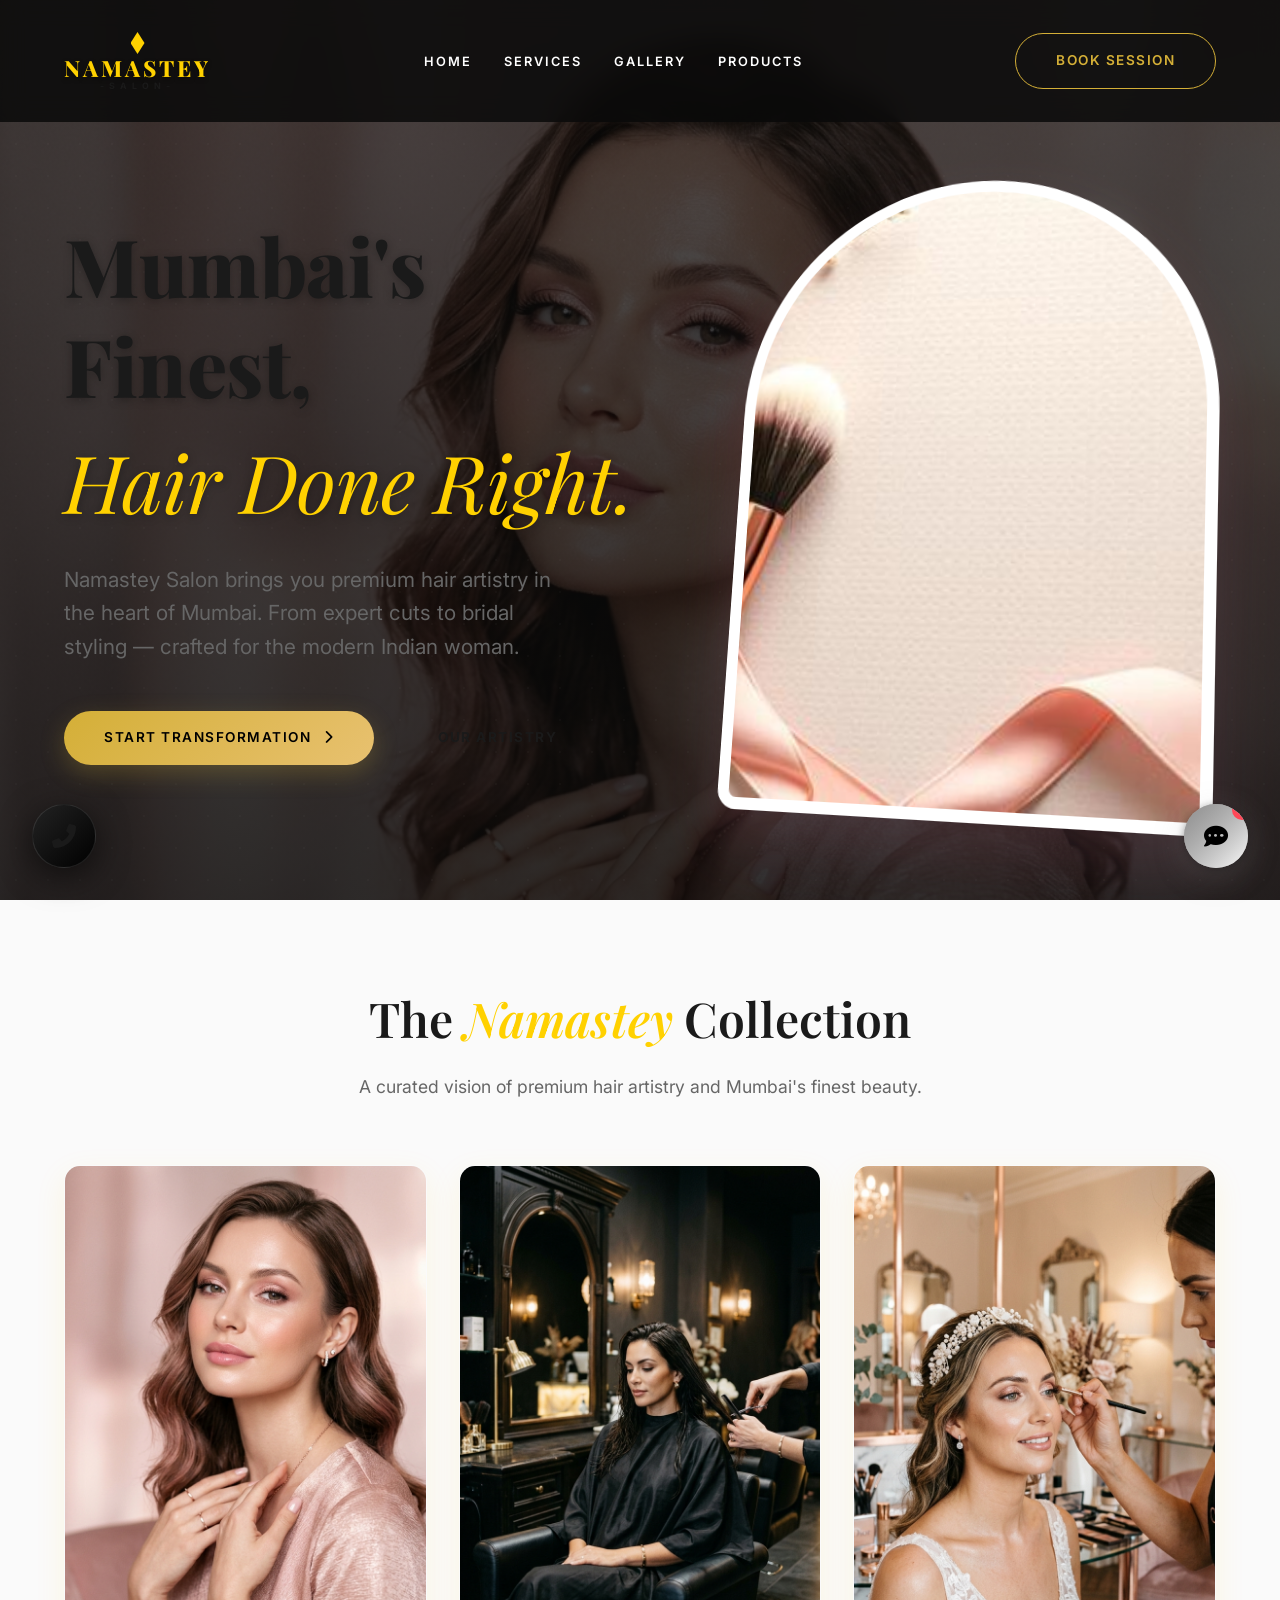
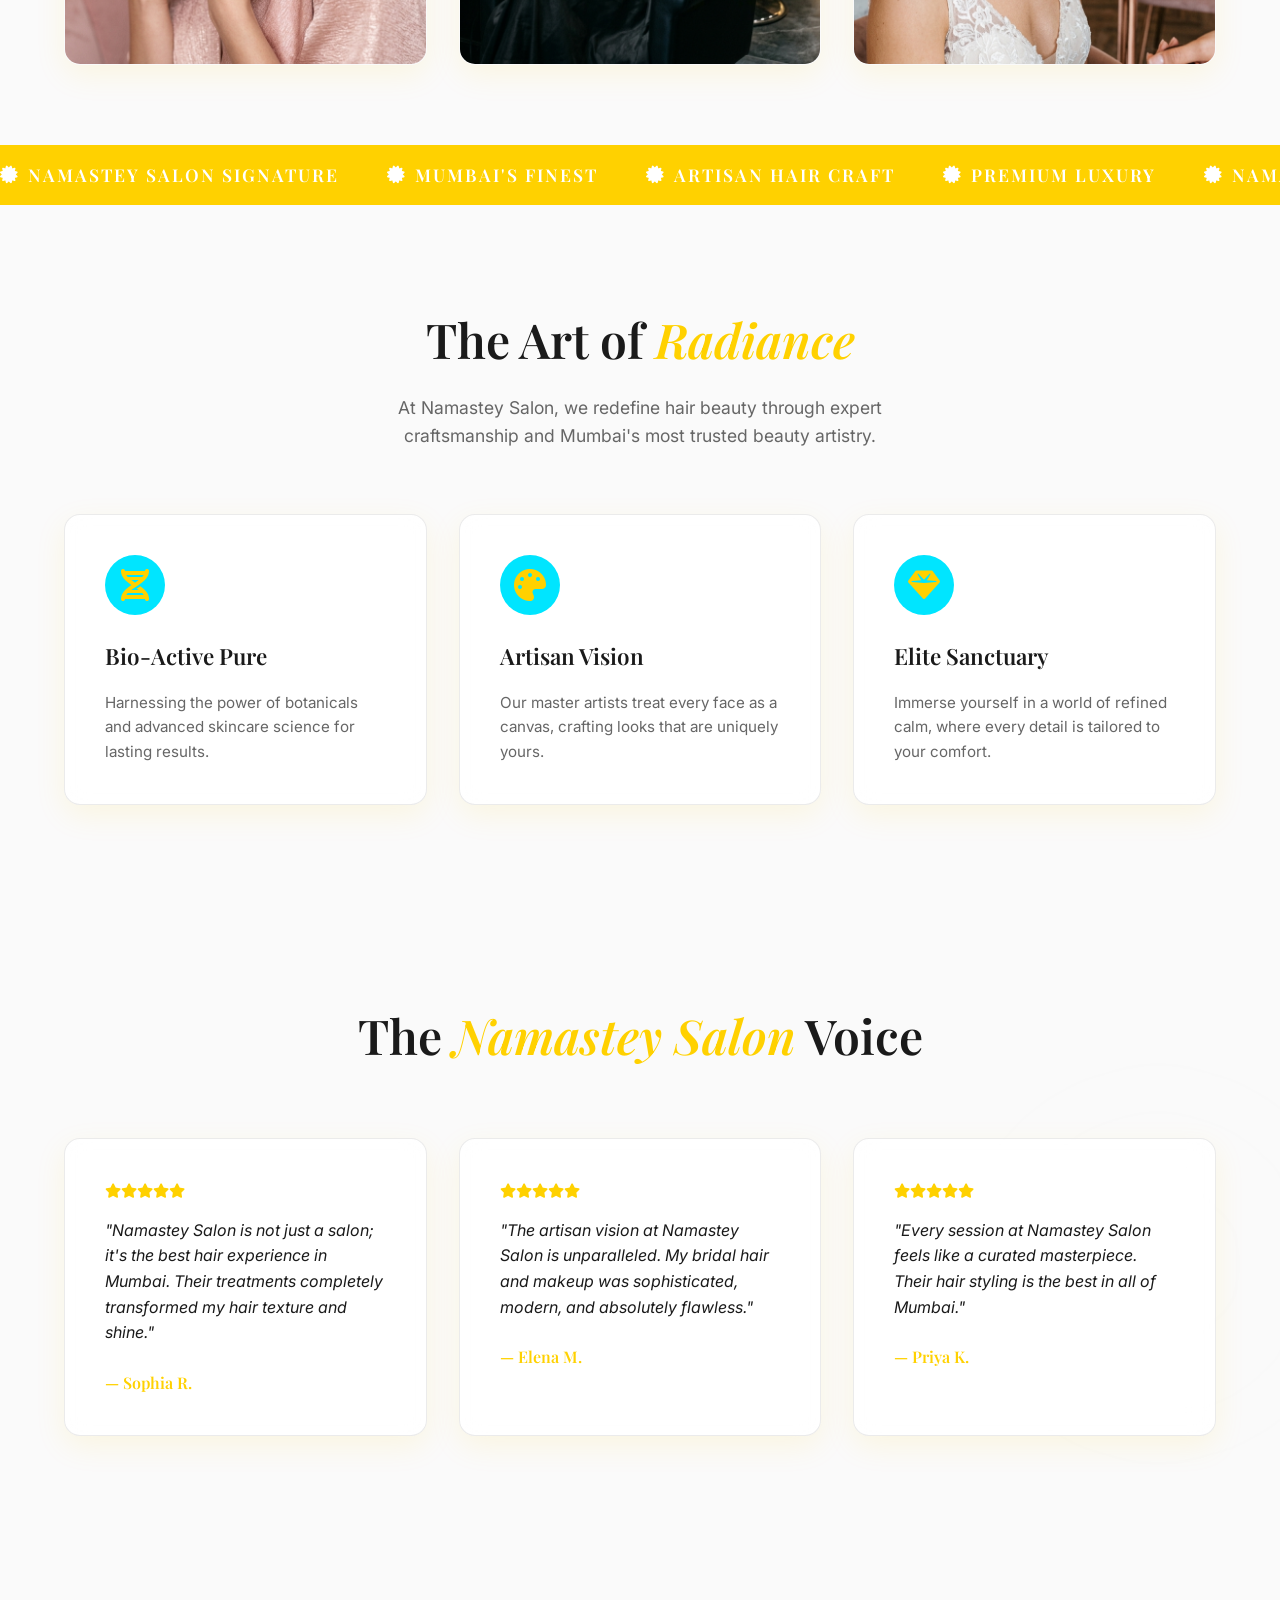
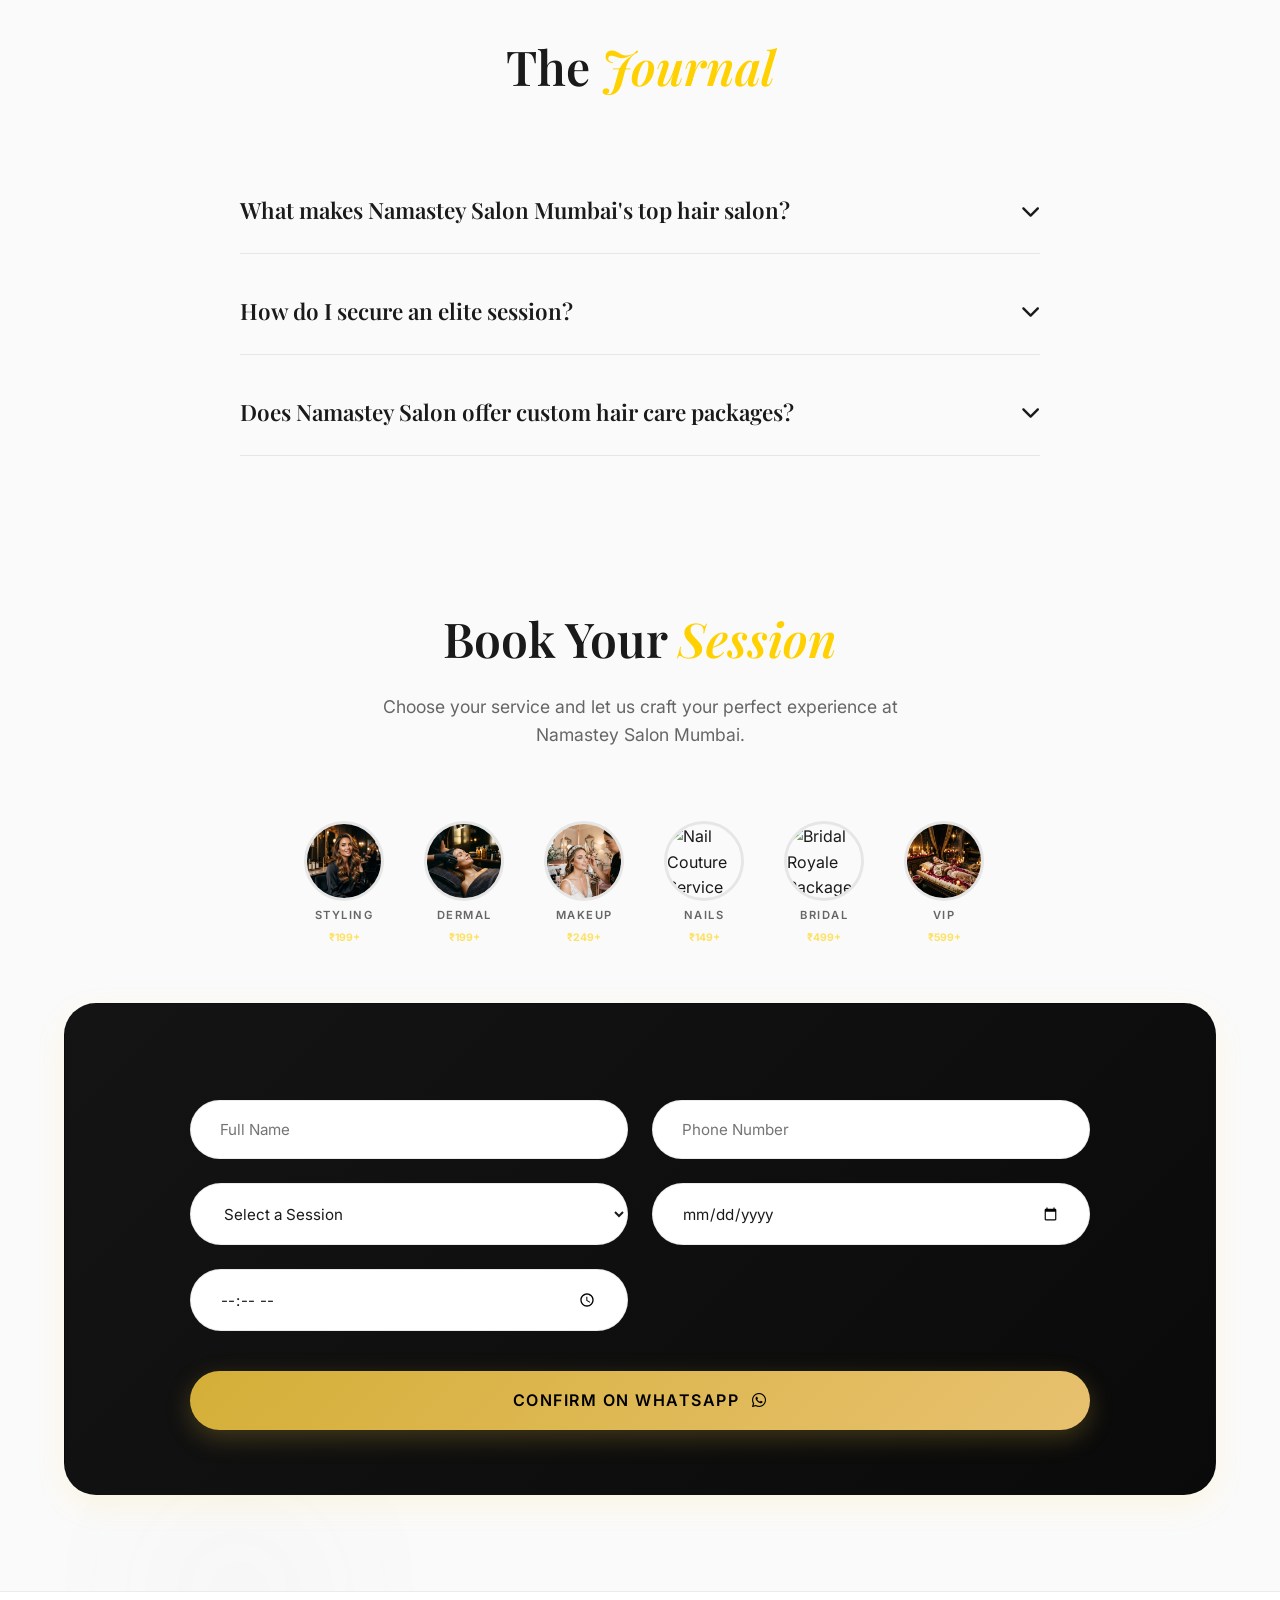
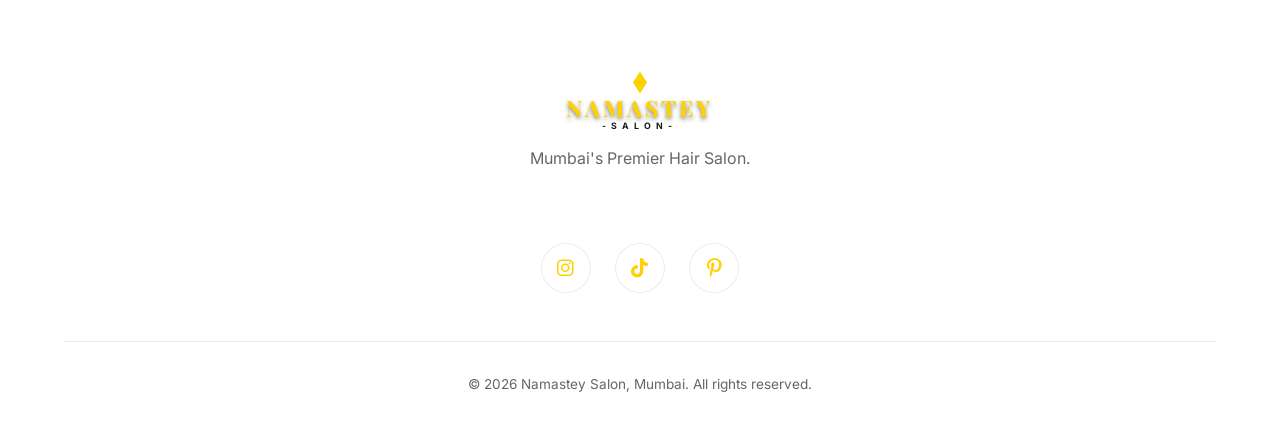
==== index.html @ 2bdd06f5 "Add files via upload" ====
<!DOCTYPE html>
<html lang="en">
<head>
    <meta charset="UTF-8">
    <meta name="viewport" content="width=device-width, initial-scale=1.0">
    <title>Namastey Salon | Mumbai's Premier Hair Salon</title>
    <meta name="description" content="Namastey Salon is Mumbai's premier luxury hair salon. Expert styling, coloring, bridal packages & beauty treatments — crafted for the modern Mumbai woman.">
    
    <link rel="preconnect" href="https://fonts.googleapis.com">
    <link rel="preconnect" href="https://fonts.gstatic.com" crossorigin>
    <link href="https://fonts.googleapis.com/css2?family=Inter:wght@300;400;600;700&family=Playfair+Display:ital,wght@0,400;0,600;0,700;1,400&display=swap" rel="stylesheet">
    
    <link rel="stylesheet" href="https://cdnjs.cloudflare.com/ajax/libs/font-awesome/6.4.0/css/all.min.css">
    
    <link rel="stylesheet" href="css/style.css">
    <link rel="stylesheet" href="css/chatbot.css">
</head>
<body class="dark-theme">
    <!-- Preloader / Loading Screen -->
    <div id="preloader">
        <div class="loader-content">
            <h2 class="loader-brand">Namastey <span>Salon</span></h2>
            <div class="loader-bar"></div>
        </div>
    </div>

    <div class="orb orb-1"></div>
    <div class="orb orb-2"></div>
    <div class="orb orb-3"></div>


    <nav class="navbar" role="navigation" aria-label="Main navigation">
        <button class="menu-icon" id="menu-icon" aria-label="Toggle menu" aria-expanded="false" aria-controls="nav-links">
            <i class="fas fa-ellipsis-v"></i>
        </button>
        <div class="logo">
            <a href="#hero" class="logo-brand">
                <div class="logo-icon"></div>
                <span class="logo-text-top">NAMASTEY</span>
                <span class="logo-text-bottom">-SALON-</span>
            </a>
        </div>
        <ul class="nav-links" id="nav-links">
            <li><a href="index.html">Home</a></li>

    

            <li><a href="services.html">Services</a></li>
            <li><a href="gallery.html">Gallery</a></li>
            <li><a href="products.html">Products</a></li>
            <li class="mobile-only"><a href="#cta" class="btn btn-primary" style="text-align:center;width:100%;">Book Session</a></li>
        </ul>
        <a href="#cta" class="btn btn-outline desktop-btn">Book Session</a>
    </nav>

    <header class="hero" id="hero">
        <div class="container hero-split">
            <div class="hero-text-content">
                <h1 class="hero-title">Mumbai's Finest, <span>Hair Done Right.</span></h1>
                <p class="hero-subtitle">Namastey Salon brings you premium hair artistry in the heart of Mumbai. From expert cuts to bridal styling — crafted for the modern Indian woman.</p>
                <div class="hero-buttons">
                    <a href="#cta" class="btn btn-primary">Start Transformation <i class="fas fa-chevron-right"></i></a>
                    <a href="#services" class="btn btn-text">Our Artistry</a>
                </div>
            </div>
            <div class="hero-visual-content">
                <div class="hero-img-frame">
                    <img src="ran.jpg" alt="Namastey Featured Style" class="hero-photo" loading="lazy">
                </div>
            </div>
        </div>
    </header>

    <section class="signature-visual">
        <div class="container">
            <div class="section-header">
                <h2>The <span>Namastey</span> Collection</h2>
                <p>A curated vision of premium hair artistry and Mumbai's finest beauty.</p>
            </div>
            <div class="visual-grid">
                    <div class="visual-card reveal">
                    <img src="assets/images/hero_beauty.png" alt="Namastey Premium Beauty" loading="lazy">
                </div>
                <div class="visual-card reveal">
                    <img src="assets/images/service_hair.png" alt="Namastey Artisan Hair" loading="lazy">
                </div>
                <div class="visual-card reveal">
                    <img src="assets/images/service_makeup.png" alt="Namastey Luxe Artistry" loading="lazy">
                </div>
            </div>
        </div>
    </section>

    <div class="marquee-container">
        <div class="marquee-content">
            <span><i class="fas fa-certificate"></i> Namastey Salon Signature</span>
            <span><i class="fas fa-certificate"></i> Mumbai's Finest</span>
            <span><i class="fas fa-certificate"></i> Artisan Hair Craft</span>
            <span><i class="fas fa-certificate"></i> Premium Luxury</span>
            <span><i class="fas fa-certificate"></i> Namastey Signature</span>
            <span><i class="fas fa-certificate"></i> Mumbai's Finest</span>
            <span><i class="fas fa-certificate"></i> Artisan Hair Craft</span>
            <span><i class="fas fa-certificate"></i> Premium Luxury</span>
        </div>
    </div>

    <section class="features section" id="about">
        <div class="container">
            <div class="section-header">
                <h2>The Art of <span>Radiance</span></h2>
                <p>At Namastey Salon, we redefine hair beauty through expert craftsmanship and Mumbai's most trusted beauty artistry.</p>
            </div>
            <div class="grid-3">
                <div class="feature-card glass-card reveal">
                    <i class="fas fa-dna fa-2x"></i>
                    <h3>Bio-Active Pure</h3>
                    <p>Harnessing the power of botanicals and advanced skincare science for lasting results.</p>
                </div>
                <div class="feature-card glass-card reveal">
                    <i class="fas fa-palette fa-2x"></i>
                    <h3>Artisan Vision</h3>
                    <p>Our master artists treat every face as a canvas, crafting looks that are uniquely yours.</p>
                </div>
                <div class="feature-card glass-card reveal">
                    <i class="fas fa-gem fa-2x"></i>
                    <h3>Elite Sanctuary</h3>
                    <p>Immerse yourself in a world of refined calm, where every detail is tailored to your comfort.</p>
                </div>
            </div>
        </div>
    </section>



    <section class="testimonials section" id="testimonials">
        <div class="container">
            <div class="section-header">
                <h2>The <span>Namastey Salon</span> Voice</h2>
            </div>
            <div class="grid-3">
                <div class="testimonial-card glass-card reveal">
                    <div class="stars"><i class="fas fa-star"></i><i class="fas fa-star"></i><i class="fas fa-star"></i><i class="fas fa-star"></i><i class="fas fa-star"></i></div>
                    <p>"Namastey Salon is not just a salon; it's the best hair experience in Mumbai. Their treatments completely transformed my hair texture and shine."</p>
                    <h4>— Sophia R.</h4>
                </div>
                <div class="testimonial-card glass-card reveal">
                    <div class="stars"><i class="fas fa-star"></i><i class="fas fa-star"></i><i class="fas fa-star"></i><i class="fas fa-star"></i><i class="fas fa-star"></i></div>
                    <p>"The artisan vision at Namastey Salon is unparalleled. My bridal hair and makeup was sophisticated, modern, and absolutely flawless."</p>
                    <h4>— Elena M.</h4>
                </div>
                <div class="testimonial-card glass-card reveal">
                    <div class="stars"><i class="fas fa-star"></i><i class="fas fa-star"></i><i class="fas fa-star"></i><i class="fas fa-star"></i><i class="fas fa-star"></i></div>
                    <p>"Every session at Namastey Salon feels like a curated masterpiece. Their hair styling is the best in all of Mumbai."</p>
                    <h4>— Priya K.</h4>
                </div>
            </div>
        </div>
    </section>

    <section class="faq section" id="faq">
        <div class="container">
            <div class="section-header">
                <h2>The <span>Journal</span></h2>
            </div>
            <div class="faq-container reveal">
                <div class="faq-item">
                    <div class="faq-question">
                        <h3>What makes Namastey Salon Mumbai's top hair salon?</h3>
                    <i class="fas fa-chevron-down"></i>
                    </div>
                    <div class="faq-answer">
                            <p>Namastey Salon combines expert stylists with premium hair care products to ensure every client leaves looking and feeling their absolute best.</p>
                    </div>
                </div>
                <div class="faq-item">
                    <div class="faq-question">
                        <h3>How do I secure an elite session?</h3>
                        <i class="fas fa-chevron-down"></i>
                    </div>
                    <div class="faq-answer">
                        <p>To maintain our bespoke standards, we operate exclusively by appointment. We recommend securing your session at least 10 days in advance.</p>
                    </div>
                </div>
                <div class="faq-item">
                    <div class="faq-question">
                        <h3>Does Namastey Salon offer custom hair care packages?</h3>
                    <i class="fas fa-chevron-down"></i>
                    </div>
                    <div class="faq-answer">
                            <p>Yes. Following your consultation, we can curate a bespoke Namastey Salon hair care plan tailored specifically to your hair type and style goals.</p>
                    </div>
                </div>
            </div>
        </div>
    </section>

    <section class="cta-banner section" id="cta">
        <div class="container">
            <div class="section-header reveal">
                <h2>Book Your <span>Session</span></h2>
                <p>Choose your service and let us craft your perfect experience at Namastey Salon Mumbai.</p>
            </div>

            <!-- Service Selection — Compact Premium Frames -->
            <div class="booking-frames-grid reveal">
                <div class="booking-frame" data-service="structural" data-label="Structural Styling" tabindex="0" role="radio" aria-checked="false">
                    <div class="frame-photo">
                        <img src="assets/images/booking_hair.png" alt="Hair Styling Service">
                        <div class="frame-check"><i class="fas fa-check"></i></div>
                    </div>
                    <span class="frame-label">Styling</span>
                    <span class="frame-price">₹199+</span>
                </div>

                <div class="booking-frame" data-service="dermal" data-label="Dermal Therapy" tabindex="0" role="radio" aria-checked="false">
                    <div class="frame-photo">
                        <img src="assets/images/booking_dermal.png" alt="Dermal Therapy Service">
                        <div class="frame-check"><i class="fas fa-check"></i></div>
                    </div>
                    <span class="frame-label">Dermal</span>
                    <span class="frame-price">₹199+</span>
                </div>

                <div class="booking-frame" data-service="artistry" data-label="Luxe Artistry" tabindex="0" role="radio" aria-checked="false">
                    <div class="frame-photo">
                        <img src="assets/images/service_makeup.png" alt="Luxe Makeup Artistry">
                        <div class="frame-check"><i class="fas fa-check"></i></div>
                    </div>
                    <span class="frame-label">Makeup</span>
                    <span class="frame-price">₹249+</span>
                </div>

                <div class="booking-frame" data-service="nails" data-label="Nail Couture" tabindex="0" role="radio" aria-checked="false">
                    <div class="frame-photo">
                        <img src="https://images.unsplash.com/photo-1604654894610-df63bc536371?auto=format&fit=crop&w=400&q=80" alt="Nail Couture Service">
                        <div class="frame-check"><i class="fas fa-check"></i></div>
                    </div>
                    <span class="frame-label">Nails</span>
                    <span class="frame-price">₹149+</span>
                </div>

                <div class="booking-frame" data-service="bridal" data-label="Bridal Royale" tabindex="0" role="radio" aria-checked="false">
                    <div class="frame-photo">
                        <img src="https://images.unsplash.com/photo-1519741491971-f2e3e0771f64?auto=format&fit=crop&w=400&q=80" alt="Bridal Royale Package">
                        <div class="frame-check"><i class="fas fa-check"></i></div>
                    </div>
                    <span class="frame-label">Bridal</span>
                    <span class="frame-price">₹499+</span>
                </div>

                <div class="booking-frame" data-service="royale" data-label="Royale Immersion" tabindex="0" role="radio" aria-checked="false">
                    <div class="frame-photo">
                        <img src="assets/images/service_royale.png" alt="VIP Royale Immersion">
                        <div class="frame-check"><i class="fas fa-check"></i></div>
                    </div>
                    <span class="frame-label">VIP</span>
                    <span class="frame-price">₹599+</span>
                </div>
            </div>

            <!-- Booking Form -->
            <div class="cta-box glass-card reveal">
                <div class="selected-service-banner" id="selected-service-banner" style="display:none;">
                    <i class="fas fa-spa"></i>
                    <span id="selected-service-label">No service selected</span>
                    <button type="button" id="change-service-btn">Change <i class="fas fa-pen"></i></button>
                </div>
                <form class="booking-form" id="booking-form">
                    <input type="text" id="booking-name" placeholder="Full Name" required>
                    <input type="tel" id="booking-phone" placeholder="Phone Number" required>
                    <select id="booking-service" required class="service-select">
                        <option value="" disabled selected>Select a Session</option>
                        <option value="structural">Structural Styling</option>
                        <option value="dermal">Dermal Therapy</option>
                        <option value="artistry">Luxe Artistry</option>
                        <option value="nails">Nail Couture</option>
                        <option value="bridal">Bridal Royale</option>
                        <option value="royale">Royale Immersion</option>
                    </select>
                    <input type="date" id="booking-date" required>
                    <input type="time" id="booking-time" required>
                    <button type="submit" class="btn btn-primary btn-submit">Confirm on WhatsApp <i class="fab fa-whatsapp"></i></button>
                </form>
            </div>
        </div>
    </section>

    <footer class="footer">
        <div class="container footer-content">
            <div class="footer-brand">
                <div class="logo-brand">
                <div class="logo-icon"></div>
                    <span class="logo-text-top">NAMASTEY</span>
                    <span class="logo-text-bottom">-SALON-</span>
                </div>
                <p>Mumbai's Premier Hair Salon.</p>
            </div>
            <div class="footer-links">
                <a href="#"><i class="fab fa-instagram"></i></a>
                <a href="#"><i class="fab fa-tiktok"></i></a>
                <a href="#"><i class="fab fa-pinterest-p"></i></a>
            </div>
        </div>
        <div class="footer-bottom">
            <p>&copy; 2026 Namastey Salon, Mumbai. All rights reserved.</p>
        </div>
    </footer>

    <!-- Sticky Call Button -->
    <a href="tel:+919699999081" class="sticky-call-btn" title="Call Namastey Salon">
        <i class="fas fa-phone-alt"></i>
    </a>

    <script src="https://cdnjs.cloudflare.com/ajax/libs/gsap/3.12.2/gsap.min.js" defer></script>
    <script src="https://cdnjs.cloudflare.com/ajax/libs/gsap/3.12.2/ScrollTrigger.min.js" defer></script>
    
    <script src="js/main.js" defer></script>
    <script src="js/chatbot.js" defer></script>
</body>
</html>
---- css/style.css ----
/* --- VARIABLES --- */
:root {
    /* Color Palette - Vibrant Modern Theme */
    --clr-bg: #FAFAFA; /* Soft Off-White */
    --clr-surface: #FFFFFF; /* Pure White */
    --clr-primary: #FFD100; /* Vibrant Yellow */
    --clr-secondary: #00E5FF; /* Bright Cyan / Aqua */
    --clr-accent: #1A1A1A; /* Deep Black */
    --clr-text-main: #1A1A1A; /* Deep Black Text */
    --clr-text-muted: #666666;
    --clr-glass: rgba(255, 255, 255, 0.85);
    --clr-glass-border: rgba(0, 0, 0, 0.08);
    
    /* Typography */
    --font-heading: 'Playfair Display', serif;
    --font-body: 'Inter', sans-serif;
    
    /* Spacing (8px Grid System) */
    --space-1: 8px;
    --space-2: 16px;
    --space-3: 24px;
    --space-4: 32px;
    --space-5: 40px;
    --space-6: 48px;
    --space-8: 64px;
    --space-10: 80px;
    
    /* Effects */
    --radius-sm: 8px;
    --radius-md: 16px;
    --radius-lg: 32px;
    --shadow-soft: 0 10px 30px rgba(255, 209, 0, 0.1);
    --shadow-gold: 0 10px 30px rgba(255, 209, 0, 0.2);
    --transition: all 0.4s cubic-bezier(0.23, 1, 0.32, 1);
    --perspective: 1000px;
}

/* --- RESET & BASE --- */
* {
    margin: 0;
    padding: 0;
    box-sizing: border-box;
}

html {
    scroll-behavior: smooth;
    width: 100%;
    overflow-x: hidden;
    overflow-x: clip;
    position: relative;
}

body {
    background-color: var(--clr-bg);
    color: var(--clr-text-main);
    font-family: var(--font-body);
    line-height: 1.6;
    width: 100%;
    overflow-x: hidden;
    overflow-x: clip;
    position: relative;
}

@media (prefers-reduced-motion: reduce) {
    * {
        animation-duration: 0.01ms !important;
        animation-iteration-count: 1 !important;
        transition-duration: 0.01ms !important;
        scroll-behavior: auto !important;
    }
}

a { text-decoration: none; color: inherit; }
ul { list-style: none; }

/* --- TYPOGRAPHY --- */
h1, h2, h3, h4 {
    font-family: var(--font-heading);
    font-weight: 600;
    color: var(--clr-text-main);
}
h2 {
    font-size: clamp(2rem, 5vw, 3rem);
    margin-bottom: var(--space-2);
}
h2 span {
    color: var(--clr-primary);
    font-style: italic;
}
.section-header {
    text-align: center;
    margin-bottom: var(--space-8);
}
.section-header p {
    color: var(--clr-text-muted);
    font-size: 1.1rem;
    max-width: 600px;
    margin: 0 auto;
}

/* --- LAYOUT & COMPONENTS --- */
.container {
    width: 90%;
    max-width: 1200px;
    margin: 0 auto;
}
.section {
    padding: 6rem 0;
}
.grid-3 {
    display: grid;
    grid-template-columns: repeat(auto-fit, minmax(300px, 1fr));
    gap: 2rem;
}

/* Glassmorphism */
.glass-card {
    background: var(--clr-glass);
    backdrop-filter: blur(12px);
    -webkit-backdrop-filter: blur(12px);
    border: 1px solid var(--clr-glass-border);
    border-radius: var(--radius-md);
    padding: var(--space-5);
    transition: var(--transition);
    box-shadow: var(--shadow-soft);
    transform-style: preserve-3d;
    perspective: var(--perspective);
}
.glass-card:hover {
    border-color: var(--clr-primary);
    box-shadow: 0 25px 50px rgba(212, 129, 162, 0.2);
    transform: translateY(-10px) rotateX(2deg) rotateY(2deg);
}

/* Buttons */
.btn {
    display: inline-flex;
    align-items: center;
    justify-content: center;
    padding: 1rem 2.5rem;
    border-radius: 50px;
    font-family: var(--font-body);
    font-weight: 600;
    text-transform: uppercase;
    letter-spacing: 1.5px;
    font-size: 0.85rem;
    cursor: pointer;
    transition: var(--transition);
    border: none;
    gap: 0.8rem;
}
.btn-primary {
    background: linear-gradient(135deg, var(--clr-primary), #E8C170);
    color: #fff;
    box-shadow: var(--shadow-soft);
}
.btn-primary:hover {
    transform: translateY(-3px) scale(1.02);
    box-shadow: 0 0 20px rgba(212, 175, 55, 0.4);
    background: linear-gradient(135deg, #B5952F, #D4AF37);
    color: #fff;
}
.btn-outline {
    background: transparent;
    border: 1.5px solid var(--clr-primary);
    color: var(--clr-primary);
}
.btn-outline:hover {
    background: var(--clr-primary);
    color: #fff;
}
.btn-text {
    color: var(--clr-text-main);
    font-weight: 700;
}
.btn-text:hover {
    color: var(--clr-primary);
    padding-left: 5px;
}

/* --- NAVBAR --- */
.navbar {
    position: fixed;
    top: 0; left: 0; right: 0;
    padding: var(--space-4) 5%;
    display: flex;
    justify-content: space-between;
    align-items: center;
    z-index: 1000;
    transition: var(--transition);
    background: transparent;
    gap: var(--space-2);
}
.navbar.scrolled {
    background: rgba(255, 255, 255, 0.95);
    backdrop-filter: blur(15px);
    padding: var(--space-2) 5%;
    border-bottom: 1px solid var(--clr-glass-border);
    box-shadow: 0 4px 30px rgba(0,0,0,0.05);
}
.logo {
    display: flex;
    align-items: center;
    justify-content: flex-start;
}
.logo-brand {
    display: flex;
    flex-direction: column;
    align-items: center;
    text-decoration: none;
    line-height: 0.9;
    transition: var(--transition);
    text-align: center;
}


.logo-brand:hover {
    transform: translateY(-2px);
    opacity: 0.8;
}
.nav-links {
    display: flex;
    gap: var(--space-4);
}
.nav-links a {
    font-size: 0.8rem;
    font-weight: 600;
    text-transform: uppercase;
    letter-spacing: 2px;
    transition: var(--transition);
    color: var(--clr-text-main);
    position: relative;
}
.nav-links a::after {
    content: '';
    position: absolute;
    bottom: -5px;
    left: 0;
    width: 0;
    height: 2px;
    background: var(--clr-primary);
    transition: var(--transition);
}
.nav-links a:hover {
    color: var(--clr-primary);
}
.nav-links a:hover::after {
    width: 100%;
}
.menu-icon { 
    display: none;
    background: transparent;
    border: none;
    cursor: pointer;
    padding: var(--space-2);
    font-size: 1.5rem;
    color: var(--clr-text-main);
    position: relative;
    z-index: 1100;
    transition: all 0.3s ease;
    border-radius: 8px;
    width: 48px;
    height: 48px;
    align-items: center;
    justify-content: center;
}
.menu-icon:hover {
    background: rgba(142, 142, 142, 0.15);
    transform: scale(1.08);
}
.menu-icon:active {
    transform: scale(0.95);
}
.menu-icon i {
    display: block;
    transition: all 0.3s ease;
}
.mobile-only { display: none; }

/* --- HERO --- */
.hero {
    min-height: 100vh;
    width: 100%;
    max-width: 100%;
    display: flex;
    align-items: center;
    justify-content: center;
    position: relative;
    overflow: hidden;
    padding-top: var(--space-10);
    background-image: linear-gradient(rgba(250, 250, 250, 0.7), rgba(250, 250, 250, 0.9)), url('../assets/images/hero_beauty.png');
    background-position: top center;
    background-size: cover;
    background-repeat: no-repeat;
}

.hero::before {
    content: '';
    position: absolute;
    inset: 0;
    background-image: radial-gradient(rgba(255,255,255,0.05) 1px, transparent 1px);
    background-size: 32px 32px;
    opacity: 0.4;
    pointer-events: none;
}

.hero-split {
    display: grid;
    grid-template-columns: 1.2fr 1fr;
    align-items: center;
    gap: var(--space-8);
    z-index: 10;
    text-align: left;
}

.hero-text-content {
    animation: slideInLeft 1s ease-out forwards;
}

.hero-img-frame {
    width: 100%;
    max-width: 500px;
    height: 650px;
    border-radius: 250px 250px 20px 20px;
    overflow: hidden;
    box-shadow: 0 30px 60px rgba(212, 129, 162, 0.15);
    border: 12px solid #fff;
    background: #fff;
    transform: rotateY(-15deg) rotateX(10deg);
    transition: transform 0.6s cubic-bezier(0.23, 1, 0.32, 1);
    transform-style: preserve-3d;
}

.hero-visual-content {
    position: relative;
    animation: slideInRight 1s ease-out forwards;
    perspective: 1500px;
}

.hero-photo {
    width: 100%;
    height: 100%;
    object-fit: cover;
    object-position: top center;
    transition: transform 0.8s cubic-bezier(0.23, 1, 0.32, 1);
}

.hero-img-frame:hover .hero-photo {
    transform: scale(1.1);
    filter: brightness(1.05);
}

.hero-title {
    font-size: clamp(3rem, 8vw, 5rem);
    font-weight: 800;
    line-height: 1.25;
    margin-bottom: var(--space-4);
    color: var(--clr-text-main);
    text-shadow: 0 2px 10px rgba(0, 0, 0, 0.3);
    letter-spacing: -0.5px;
}
.hero-title span {
    color: var(--clr-primary);
    display: block;
    font-style: italic;
    font-weight: 400;
    margin-top: var(--space-2);
}
.hero-subtitle {
    font-size: 1.3rem;
    color: var(--clr-text-muted);
    margin-bottom: var(--space-6);
    max-width: 500px;
}
.hero-buttons {
    display: flex;
    gap: var(--space-3);
    justify-content: flex-start;
    align-items: center;
}

/* --- MARQUEE --- */
.marquee-container {
    background: var(--clr-primary);
    padding: var(--space-2) 0;
    overflow: hidden;
}
.marquee-content {
    display: flex;
    gap: var(--space-6);
    white-space: nowrap;
    animation: marquee 25s linear infinite;
}
.marquee-content span {
    font-family: var(--font-heading);
    font-size: 1.1rem;
    font-weight: 600;
    color: #fff;
    display: flex;
    align-items: center;
    gap: var(--space-1);
    text-transform: uppercase;
    letter-spacing: 2px;
}

/* --- SIGNATURE VISUAL --- */
.signature-visual {
    background: var(--clr-bg);
    padding: var(--space-10) 0;
}
.visual-grid {
    display: grid;
    grid-template-columns: repeat(3, 1fr);
    gap: var(--space-4);
}
.visual-card {
    height: 500px;
    border-radius: var(--radius-md);
    overflow: hidden;
    box-shadow: var(--shadow-soft);
}
.visual-card img {
    width: 100%;
    height: 100%;
    object-fit: cover;
    transition: transform 0.6s ease;
}
.visual-card:hover img {
    transform: scale(1.1);
    filter: brightness(1.1) contrast(1.05);
}
.visual-card {
    transition: var(--transition);
    border: 1px solid transparent;
}
.visual-card:hover {
    border-color: var(--clr-primary);
    box-shadow: 0 20px 40px rgba(142, 142, 142, 0.2);
}

@media (max-width: 768px) {
    .visual-grid {
        grid-template-columns: 1fr;
    }
    .visual-card {
        height: 350px;
    }
}
.feature-card i {
    color: var(--clr-primary);
    margin-bottom: var(--space-3);
    display: inline-block;
    background: var(--clr-secondary);
    width: 60px;
    height: 60px;
    display: flex;
    align-items: center;
    justify-content: center;
    border-radius: 50%;
}
.feature-card h3 {
    margin-bottom: var(--space-2);
    font-size: 1.4rem;
}
.feature-card p {
    color: var(--clr-text-muted);
    font-size: 0.95rem;
}

/* --- SERVICES --- */
.service-card {
    border-radius: var(--radius-md);
    overflow: hidden;
    position: relative;
    box-shadow: var(--shadow-soft);
}
.img-wrapper {
    width: 100%;
    height: 400px;
    overflow: hidden;
}
.img-wrapper img {
    width: 100%;
    height: 100%;
    object-fit: cover;
    transition: transform 0.8s cubic-bezier(0.23, 1, 0.32, 1);
}
.service-card:hover .img-wrapper img {
    transform: scale(1.1);
}
.service-info {
    position: absolute;
    bottom: var(--space-3);
    left: var(--space-3);
    right: var(--space-3);
    padding: var(--space-3) !important;
}
.service-info h3 {
    color: var(--clr-primary);
    margin-bottom: var(--space-1);
    font-size: 1.3rem;
}
.service-info p {
    font-size: 0.9rem;
    color: var(--clr-text-muted);
}

/* --- GALLERY --- */
.gallery-filters {
    display: flex;
    justify-content: center;
    gap: 1.5rem;
    margin-top: 2rem;
    flex-wrap: wrap;
}

.filter-btn {
    background: transparent;
    border: none;
    font-family: var(--font-body);
    font-size: 1rem;
    text-transform: uppercase;
    letter-spacing: 2px;
    padding: 0.5rem 1.5rem;
    cursor: pointer;
    position: relative;
    transition: var(--transition);
    color: var(--text-muted);
}

.filter-btn::after {
    content: '';
    position: absolute;
    bottom: 0;
    left: 50%;
    width: 0;
    height: 2px;
    background: var(--clr-primary);
    transition: var(--transition);
    transform: translateX(-50%);
}

.filter-btn.active {
    color: var(--clr-primary);
    font-weight: 700;
}

.filter-btn.active::after {
    width: 100%;
}

.gallery-grid {
    display: grid;
    grid-template-columns: repeat(auto-fill, minmax(300px, 1fr));
    grid-auto-rows: 350px;
    grid-auto-flow: dense;
    gap: var(--space-4);
}

.gallery-item {
    position: relative;
    border-radius: var(--radius-md);
    overflow: hidden;
    border: 1px solid var(--clr-glass-border);
    cursor: pointer;
    box-shadow: var(--shadow-soft);
    transition: var(--transition);
}

.gallery-item:hover {
    transform: scale(0.98) translateY(-5px);
    box-shadow: 0 20px 40px rgba(255, 255, 255, 0.1);
    border-color: rgba(255, 255, 255, 0.3);
}

.gallery-overlay {
    position: absolute;
    inset: 0;
    background: linear-gradient(to top, rgba(212, 129, 162, 0.9), transparent 80%);
    display: flex;
    flex-direction: column;
    justify-content: flex-end;
    padding: var(--space-4);
    opacity: 0;
    transition: var(--transition);
    transform: translateY(20px);
}

.gallery-item:hover .gallery-overlay {
    opacity: 1;
    transform: translateY(0);
}

.gallery-overlay .category {
    color: var(--clr-accent);
    text-transform: uppercase;
    font-size: 0.7rem;
    letter-spacing: 3px;
    margin-bottom: var(--space-1);
    font-weight: 800;
}

.gallery-overlay .title {
    color: #fff;
    font-family: var(--font-heading);
    font-size: 1.6rem;
}

/* Glass effect on border */
.gallery-item::before {
    content: '';
    position: absolute;
    inset: 0;
    border: 1px solid rgba(255,255,255,0.2);
    border-radius: 16px;
    pointer-events: none;
    z-index: 2;
}

@media (max-width: 992px) {
    .gallery-item.large, .gallery-item.wide {
        grid-column: span 1;
    }
}

/* --- TESTIMONIALS --- */
.testimonial-card .stars {
    color: var(--clr-primary);
    margin-bottom: 1rem;
    font-size: 0.9rem;
}
.testimonial-card p {
    font-style: italic;
    margin-bottom: 1.5rem;
}
.testimonial-card h4 {
    color: var(--clr-primary);
}

/* --- FAQ --- */
.faq-container { max-width: 800px; margin: 0 auto; }
.faq-item {
    border-bottom: 1px solid var(--clr-glass-border);
    margin-bottom: var(--space-2);
}
.faq-question {
    padding: var(--space-3) 0;
    display: flex;
    justify-content: space-between;
    align-items: center;
    cursor: pointer;
    font-family: var(--font-heading);
    font-size: 1.2rem;
    transition: var(--transition);
    color: var(--clr-text-main);
}
.faq-question:hover { color: var(--clr-primary); }
.faq-question i { transition: transform 0.3s ease; }
.faq-question.active i { transform: rotate(180deg); color: var(--clr-primary); }
.faq-answer {
    max-height: 0;
    overflow: hidden;
    transition: max-height 0.4s ease;
}
.faq-answer p {
    padding-bottom: var(--space-3);
    color: var(--clr-text-muted);
}

/* --- CTA BANNER --- */
.cta-banner { padding-top: var(--space-4); }
.cta-box {
    text-align: center;
    padding: var(--space-8) var(--space-4);
    background: linear-gradient(135deg, #FFFFFF 0%, #FAFAFA 100%);
    border-radius: var(--radius-lg);
    border: 1px solid var(--clr-glass-border);
}

/* --- Compact Premium Booking Frames --- */
.booking-frames-grid {
    display: grid;
    grid-template-columns: repeat(6, 1fr);
    gap: var(--space-3);
    max-width: 720px;
    margin: 0 auto var(--space-6);
    padding: 0 var(--space-2);
}

.booking-frame {
    display: flex;
    flex-direction: column;
    align-items: center;
    gap: var(--space-1);
    cursor: pointer;
    transition: var(--transition);
    position: relative;
    padding: var(--space-1);
    border-radius: var(--radius-md);
}

.booking-frame:hover {
    transform: translateY(-4px);
}

.booking-frame:focus-visible {
    outline: 2px solid var(--clr-primary);
    outline-offset: 4px;
    border-radius: var(--radius-md);
}

.frame-photo {
    position: relative;
    width: 80px;
    height: 80px;
    border-radius: 50%;
    overflow: hidden;
    border: 3px solid var(--clr-glass-border);
    transition: var(--transition);
    flex-shrink: 0;
}

.frame-photo img {
    width: 100%;
    height: 100%;
    object-fit: cover;
    transition: transform 0.5s cubic-bezier(0.23, 1, 0.32, 1);
}

.booking-frame:hover .frame-photo img {
    transform: scale(1.12);
}

.frame-check {
    position: absolute;
    inset: 0;
    background: rgba(142, 142, 142, 0.7);
    display: flex;
    align-items: center;
    justify-content: center;
    opacity: 0;
    transition: var(--transition);
    border-radius: 50%;
}

.frame-check i {
    color: #fff;
    font-size: 1.4rem;
    transform: scale(0.5);
    transition: transform 0.3s cubic-bezier(0.34, 1.56, 0.64, 1);
}

.frame-label {
    font-family: var(--font-body);
    font-size: 0.7rem;
    font-weight: 600;
    text-transform: uppercase;
    letter-spacing: 1.5px;
    color: var(--clr-text-muted);
    transition: var(--transition);
    text-align: center;
    line-height: 1.2;
}

.frame-price {
    font-family: var(--font-body);
    font-size: 0.65rem;
    font-weight: 700;
    color: var(--clr-primary);
    opacity: 0.6;
    transition: var(--transition);
}

/* --- Selected State --- */
.booking-frame.selected .frame-photo {
    border-color: var(--clr-primary);
    box-shadow: 0 0 16px rgba(142, 142, 142, 0.5), 0 0 40px rgba(142, 142, 142, 0.15);
}

.booking-frame.selected .frame-check {
    opacity: 1;
}

.booking-frame.selected .frame-check i {
    transform: scale(1);
}

.booking-frame.selected .frame-label {
    color: var(--clr-text-main);
}

.booking-frame.selected .frame-price {
    opacity: 1;
}

/* --- Hover glow ring animation --- */
.frame-photo::after {
    content: '';
    position: absolute;
    inset: -4px;
    border-radius: 50%;
    border: 2px solid transparent;
    transition: var(--transition);
    pointer-events: none;
}

.booking-frame:hover .frame-photo::after {
    border-color: rgba(142, 142, 142, 0.3);
}

.booking-frame.selected .frame-photo::after {
    border-color: var(--clr-primary);
    animation: pulse-ring 2s ease-in-out infinite;
}

@keyframes pulse-ring {
    0%, 100% { transform: scale(1); opacity: 1; }
    50% { transform: scale(1.08); opacity: 0.6; }
}

@media (prefers-reduced-motion: reduce) {
    .booking-frame.selected .frame-photo::after {
        animation: none;
    }
}

/* --- Responsive Frames --- */
@media (max-width: 768px) {
    .booking-frames-grid {
        grid-template-columns: repeat(3, 1fr);
        gap: var(--space-3);
        max-width: 360px;
    }
    .frame-photo {
        width: 72px;
        height: 72px;
    }
}

@media (max-width: 480px) {
    .booking-frames-grid {
        grid-template-columns: repeat(3, 1fr);
        gap: var(--space-2);
        max-width: 300px;
    }
    .frame-photo {
        width: 64px;
        height: 64px;
    }
    .frame-label {
        font-size: 0.6rem;
    }
}

/* --- Selected Service Banner --- */
.selected-service-banner {
    display: flex;
    align-items: center;
    justify-content: center;
    gap: var(--space-2);
    padding: var(--space-2) var(--space-3);
    background: rgba(142, 142, 142, 0.1);
    border: 1px solid rgba(142, 142, 142, 0.3);
    border-radius: 50px;
    margin-bottom: var(--space-4);
    font-size: 0.85rem;
    color: var(--clr-text-main);
    font-weight: 600;
    letter-spacing: 1px;
    text-transform: uppercase;
}

.selected-service-banner i {
    color: var(--clr-primary);
}

#change-service-btn {
    background: none;
    border: none;
    color: var(--clr-primary);
    cursor: pointer;
    font-size: 0.75rem;
    font-weight: 600;
    text-transform: uppercase;
    letter-spacing: 1px;
    transition: var(--transition);
    font-family: var(--font-body);
}

#change-service-btn:hover {
    color: var(--clr-text-main);
}

.booking-form {
    margin-top: var(--space-4);
    display: grid;
    grid-template-columns: 1fr 1fr;
    gap: var(--space-3);
    max-width: 900px;
    margin-left: auto;
    margin-right: auto;
}
.booking-form input,
.booking-form select {
    padding: 1.2rem 1.8rem;
    border-radius: 50px;
    border: 1.5px solid var(--clr-glass-border);
    background: var(--clr-surface);
    color: var(--clr-text-main);
    width: 100%;
    font-family: var(--font-body);
    font-size: 0.95rem;
    transition: var(--transition);
}
.booking-form input:focus,
.booking-form select:focus {
    outline: none;
    border-color: var(--clr-primary);
    box-shadow: 0 0 15px rgba(142, 142, 142, 0.3);
    background: #1a1a1a;
}
.booking-form .btn-submit {
    grid-column: span 2;
    padding: 1.2rem;
    font-size: 1rem;
    margin-top: var(--space-2);
}

/* --- FOOTER --- */
.footer {
    padding: var(--space-10) 5% var(--space-4);
    background: var(--clr-surface);
    border-top: 1px solid var(--clr-glass-border);
    text-align: center;
}
.footer-brand {
    display: flex;
    flex-direction: column;
    align-items: center;
    margin-bottom: var(--space-4);
}
.footer-brand .logo-brand {
    margin-bottom: var(--space-2);
}
.footer-brand p { color: var(--clr-text-muted); margin-bottom: var(--space-5); }
.footer-links {
    display: flex;
    justify-content: center;
    gap: var(--space-3);
    margin-bottom: var(--space-6);
}
.footer-links a {
    display: flex;
    align-items: center;
    justify-content: center;
    width: 50px; height: 50px;
    border-radius: 50%;
    background: #fff;
    border: 1px solid var(--clr-glass-border);
    transition: var(--transition);
    color: var(--clr-primary);
    font-size: 1.2rem;
}
.footer-links a:hover {
    background: var(--clr-primary);
    color: #fff;
    transform: translateY(-5px);
}
.footer-bottom {
    border-top: 1px solid var(--clr-glass-border);
    padding-top: var(--space-4);
    color: var(--clr-text-muted);
    font-size: 0.85rem;
}

/* --- RESPONSIVE --- */
@media (max-width: 1024px) {
    .section { padding: 4rem 0; }
    .hero-split { gap: 2rem; }
    .grid-3 { gap: 1.5rem; }
}

@media (max-width: 768px) {
    /* Navbar Mobile */
    .navbar {
        padding: var(--space-2) 3%;
        justify-content: flex-start;
        gap: var(--space-2);
    }
    .navbar.scrolled {
        padding: var(--space-2) 3%;
    }
    
    /* Menu Icon - On LEFT */
    .menu-icon {
        display: flex !important;
        align-items: center;
        justify-content: center;
        font-size: 1.3rem;
        cursor: pointer;
        color: var(--clr-text-main);
        position: relative;
        z-index: 1100;
        background: rgba(142, 142, 142, 0.1);
        border: 1px solid rgba(142, 142, 142, 0.2);
        border-radius: 10px;
        width: 44px;
        height: 44px;
        padding: 0;
        order: -1;
        flex-shrink: 0;
        transition: all 0.3s cubic-bezier(0.23, 1, 0.32, 1);
    }
    .menu-icon:hover {
        background: rgba(142, 142, 142, 0.2);
        transform: scale(1.08);
    }
    .menu-icon:active {
        background: rgba(142, 142, 142, 0.3);
        transform: scale(0.95);
    }
    
    /* Logo - Centered with full name visible */
    .logo { 
        margin: 0;
        flex: 1;
        text-align: center;
        justify-content: center;
        min-width: 150px;
    }
    .logo-brand {
        display: flex;
        flex-direction: column;
        text-decoration: none;
        line-height: 1;
        transition: var(--transition);
        text-align: center;
    }
    
    
    
    .desktop-btn { display: none; }
    
    /* Mobile Navigation Menu - Slide from left */
    .nav-links {
        display: flex;
        flex-direction: column;
        position: fixed;
        top: 0;
        left: 0;
        height: 100vh;
        width: 85%;
        max-width: 340px;
        background: linear-gradient(135deg, rgba(10, 10, 10, 0.98), rgba(20, 20, 20, 0.98));
        backdrop-filter: blur(20px);
        -webkit-backdrop-filter: blur(20px);
        padding: 5.5rem 1.5rem 2rem;
        box-shadow: 12px 0 50px rgba(0, 0, 0, 0.9);
        transform: translateX(-110%);
        transition: transform 0.4s cubic-bezier(0.23, 1, 0.32, 1);
        z-index: 1099;
        gap: 0.3rem;
        overflow-y: auto;
        -webkit-overflow-scrolling: touch;
        border-right: 1px solid rgba(255, 255, 255, 0.08);
    }
    .nav-links.active {
        transform: translateX(0);
    }
    
    /* Mobile Nav Links - Better Styling */
    .nav-links a {
        font-size: 0.95rem;
        padding: 1.2rem 1.4rem;
        border-radius: 10px;
        transition: all 0.3s cubic-bezier(0.23, 1, 0.32, 1);
        color: #fff;
        display: block;
        text-align: left;
        font-weight: 600;
        letter-spacing: 1px;
        text-transform: uppercase;
        border-left: 3px solid transparent;
    }
    .nav-links a:hover {
        background: rgba(142, 142, 142, 0.25);
        color: var(--clr-primary);
        transform: translateX(12px);
        border-left-color: var(--clr-primary);
    }
    .nav-links a:active {
        background: rgba(142, 142, 142, 0.35);
    }
    .nav-links a::after {
        display: none;
    }
    
    /* Mobile Only Button */
    .mobile-only {
        display: block !important;
        margin-top: 1.5rem;
        border-top: 1px solid rgba(255, 255, 255, 0.1);
        padding-top: 1rem;
    }
    .mobile-only .btn {
        width: 100%;
        padding: 1.1rem 1.4rem;
        font-size: 0.85rem;
        text-align: center;
        border-radius: 10px;
    }
    
    /* Hero Section Mobile */
    .hero {
        min-height: 80vh;
        padding-top: var(--space-6);
    }
    .hero-split {
        grid-template-columns: 1fr;
        text-align: center;
        gap: 3.5rem;
    }
    .hero-buttons { 
        justify-content: center;
        flex-wrap: wrap;
        gap: 1rem;
    }
    .hero-img-frame { 
        height: auto; 
        aspect-ratio: 4/5;
        max-width: 280px;
        margin: 0 auto;
        width: 100%;
        border-radius: 140px 140px 20px 20px;
        transform: rotateY(0deg) rotateX(0deg);
    }
     .hero-title { 
        font-size: clamp(2rem, 8vw, 2.8rem);
        line-height: 1.25;
        margin-bottom: var(--space-4);
        text-shadow: 0 2px 8px rgba(0, 0, 0, 0.3);
        letter-spacing: -0.5px;
    }
    .hero-subtitle { 
        font-size: 1rem;
        margin-bottom: var(--space-5);
        line-height: 1.5;
    }
    .hero-text-content {
        padding: 0 var(--space-2);
        margin-bottom: var(--space-3);
    }
    
    /* Section Padding */
    .section { padding: 4rem 0; }
    .section-header { margin-bottom: var(--space-6); }
    .section-header h2 { font-size: clamp(1.5rem, 6vw, 2.2rem); margin-bottom: 1rem; }
    .section-header p { font-size: 1rem; margin-top: 1.2rem; }
    
    /* Grid & Cards */
    .grid-3 { 
        grid-template-columns: 1fr;
        gap: 2.5rem;
    }
    .glass-card { 
        padding: var(--space-4);
    }
    
    /* Visual Grid */
    .visual-grid {
        grid-template-columns: 1fr;
        gap: 2rem;
    }
    .visual-card {
        height: 280px;
        margin-bottom: var(--space-3);
    }
    
    /* Marquee */
    .marquee-content span { 
        font-size: 0.9rem;
        gap: var(--space-2);
    }
    
    /* Feature Cards */
    .feature-card i {
        width: 50px;
        height: 50px;
        font-size: 1.5rem;
        margin-bottom: 1.2rem;
    }
    .feature-card h3 { font-size: 1.2rem; margin-bottom: 1rem; }
    .feature-card p { font-size: 0.9rem; margin-top: 1rem; }
    
    /* Testimonials */
    .testimonial-card {
        padding: var(--space-4);
        line-height: 1.8;
    }
    .testimonial-card p { font-size: 0.95rem; margin-bottom: 1.5rem; }
    
    /* FAQ */
    .faq-container { 
        max-width: 100%;
        padding: 0 var(--space-2);
    }
    .faq-question {
        font-size: 1rem;
        padding: var(--space-2) 0;
    }
    
    /* Booking Frames */
    .booking-frames-grid {
        grid-template-columns: repeat(3, 1fr);
        gap: 1.5rem;
        max-width: 100%;
        padding: var(--space-3);
    }
    .frame-photo {
        width: 70px;
        height: 70px;
    }
    .frame-label { font-size: 0.65rem; }
    .frame-price { font-size: 0.6rem; }
    
    /* Booking Form */
    .booking-form { 
        grid-template-columns: 1fr;
        gap: var(--space-2);
        padding: 0 var(--space-2);
    }
    .booking-form input,
    .booking-form select {
        padding: 1rem 1.2rem;
        font-size: 0.9rem;
    }
    .booking-form .btn-submit { 
        grid-column: span 1;
        margin-top: 0;
    }
    
    /* CTA Box */
    .cta-box { 
        padding: var(--space-5) var(--space-3);
    }
    .selected-service-banner {
        font-size: 0.75rem;
        padding: var(--space-1) var(--space-2);
        gap: var(--space-1);
    }
    
    /* Images & Media Optimization */
    img {
        max-width: 100%;
        height: auto;
        display: block;
    }
    .hero-photo {
        width: 100%;
        height: 100%;
        object-fit: cover;
    }
    .visual-card img {
        width: 100%;
        height: 100%;
        object-fit: cover;
        object-position: center;
    }
    
    /* Footer */
    .footer { padding: var(--space-6) 5% var(--space-3); }
    .footer-links { gap: var(--space-2); }
    .footer-links a { 
        width: 45px;
        height: 45px;
        font-size: 1rem;
    }
    .footer-bottom { font-size: 0.75rem; }
    
    /* Buttons */
    .btn { 
        padding: 0.9rem 1.8rem;
        font-size: 0.8rem;
    }
    
    /* Sticky Call Button */
    .sticky-call-btn {
        width: 50px;
        height: 50px;
        font-size: 1.2rem;
    }
    
    /* Close menu overlay */
    .nav-links.active::after {
        content: '';
        position: fixed;
        top: 0;
        left: 0;
        right: 0;
        bottom: 0;
        background: rgba(0, 0, 0, 0.3);
        z-index: -1;
    }
}

@media (max-width: 480px) {
    /* Navbar Mobile */
    .navbar { 
        padding: var(--space-2) 2%;
        gap: var(--space-1);
    }
    
    /* Menu Icon - Better Touch Target */
    .menu-icon {
        width: 46px;
        height: 46px;
        font-size: 1.2rem;
        padding: 0;
        flex-shrink: 0;
    }
    
    /* Logo - Left aligned on small screens */
    .logo { 
        flex: 1;
        min-width: 140px;
        justify-content: flex-start;
    }
    .logo-brand {
        display: flex;
        flex-direction: column;
        align-items: flex-start;
        text-align: left;
        line-height: 1;
    }
    
    
    
    /* Typography */
    .hero-title { font-size: 1.6rem; }
    .hero-subtitle { font-size: 0.9rem; }
    .section-header h2 { font-size: 1.4rem; }
    .section-header p { font-size: 0.85rem; }
    
    /* Hero Section */
    .hero { 
        min-height: 65vh;
        padding-top: var(--space-5);
    }
    .hero-split { gap: 2.5rem; }
    
    /* Hero Image - Optimized for small screens */
    .hero-img-frame {
        max-width: 220px;
        min-height: 280px;
        border-radius: 110px 110px 12px 12px;
        border-width: 8px;
        margin-bottom: var(--space-3);
    }
    .hero-photo {
        width: 100%;
        height: 100%;
        object-fit: cover;
        object-position: center top;
    }
    
    /* Hero Buttons */
    .hero-buttons {
        gap: var(--space-2);
        flex-direction: column;
        align-items: stretch;
        margin-top: var(--space-3);
    }
    .hero-buttons .btn {
        width: 100%;
        padding: 0.8rem 1.2rem;
        font-size: 0.75rem;
    }
    
    /* Buttons Global */
    .btn { 
        padding: 0.7rem 1.2rem;
        font-size: 0.7rem;
        border-radius: 8px;
    }
    
    /* Section Spacing */
    .section { padding: 3rem 0; }
    .section-header { margin-bottom: var(--space-4); }
    .section-header h2 { font-size: 1.4rem; margin-bottom: 0.8rem; }
    .section-header p { font-size: 0.85rem; margin-top: 0.8rem; }
    .container { width: 95%; }
    
    /* Cards */
    .glass-card { 
        padding: var(--space-3);
        border-radius: 12px;
        margin-bottom: var(--space-2);
    }
    
    /* Grid */
    .grid-3 { gap: 1.5rem; }
    
    /* Visual Cards - Image Optimization */
    .visual-grid {
        grid-template-columns: 1fr;
        gap: 1.5rem;
    }
    .visual-card {
        height: 200px;
        border-radius: 12px;
        overflow: hidden;
        margin-bottom: var(--space-2);
    }
    .visual-card img {
        width: 100%;
        height: 100%;
        object-fit: cover;
        object-position: center;
    }
    
    /* Marquee */
    .marquee-content span { 
        font-size: 0.75rem;
        gap: 1rem;
    }
    
    /* Feature Cards */
    .feature-card i {
        width: 40px;
        height: 40px;
        font-size: 1.2rem;
        margin-bottom: 1rem;
    }
    .feature-card h3 { font-size: 1rem; margin-bottom: 0.8rem; }
    .feature-card p { font-size: 0.85rem; margin-top: 0.8rem; }
    
    /* Testimonials */
    .testimonial-card {
        padding: var(--space-3);
        line-height: 1.8;
    }
    .testimonial-card p { font-size: 0.9rem; margin-bottom: 1.2rem; }
    .testimonial-card h4 { font-size: 0.95rem; margin-top: 1rem; }
    
    /* FAQ */
    .faq-container { 
        padding: 0;
    }
    .faq-question {
        font-size: 0.95rem;
        padding: var(--space-1) 0;
    }
    .faq-question i { font-size: 1rem; }
    
    /* Booking Frames */
    .booking-frames-grid {
        grid-template-columns: repeat(2, 1fr);
        gap: 1.2rem;
        padding: var(--space-2);
        margin-bottom: var(--space-3);
    }
    .frame-photo {
        width: 56px;
        height: 56px;
    }
    .frame-label { font-size: 0.58rem; margin-top: 0.4rem; }
    .frame-price { font-size: 0.52rem; margin-top: 0.3rem; }
    
    /* Booking Form */
    .booking-form {
        gap: 1rem;
        padding: var(--space-2);
    }
    .booking-form input,
    .booking-form select {
        padding: 0.8rem 1rem;
        font-size: 0.85rem;
        border-radius: 8px;
        margin-bottom: 0.5rem;
    }
    
    /* CTA Box */
    .cta-box { 
        padding: var(--space-4) var(--space-2);
        border-radius: 16px;
        margin-bottom: var(--space-3);
    }
    .selected-service-banner {
        font-size: 0.65rem;
        padding: 0.4rem var(--space-1);
        gap: 0.4rem;
        margin-bottom: var(--space-2);
    }
    
    /* Footer */
    .footer { 
        padding: var(--space-4) 3% var(--space-2);
    }
    .footer-brand p { margin-bottom: var(--space-2); }
    .footer-links { 
        gap: var(--space-1);
        margin-bottom: var(--space-4);
    }
    .footer-links a { 
        width: 38px;
        height: 38px;
        font-size: 0.85rem;
    }
    .footer-bottom { 
        font-size: 0.7rem;
        padding-top: var(--space-2);
    }
    
    /* Sticky Call Button */
    .sticky-call-btn {
        left: 12px;
        bottom: 12px;
        width: 50px;
        height: 50px;
        font-size: 1.1rem;
    }
    
    /* Gallery Grid */
    .gallery-grid {
        grid-auto-rows: 240px;
        gap: var(--space-2);
    }
    
    /* Product Images */
    .product-showcase {
        flex-direction: column;
        gap: var(--space-4);
    }
    .product-img-wrapper {
        border-radius: 12px;
    }
    .product-img-wrapper img {
        width: 100%;
        height: auto;
        object-fit: cover;
    }
    .product-details {
        padding: var(--space-3);
    }
    .product-details h3 { font-size: 1.5rem; }
    
    /* Images - Global responsive */
    img {
        max-width: 100%;
        height: auto;
        display: block;
    }
    
    /* Service Cards */
    .service-card {
        border-radius: 12px;
    }
    .img-wrapper {
        height: 250px;
    }
    .img-wrapper img {
        width: 100%;
        height: 100%;
        object-fit: cover;
    }
}

/* --- TRANSFORMATIONS --- */
.transform-grid {
    display: grid;
    grid-template-columns: repeat(2, 1fr);
    gap: 3rem;
    margin-top: 3rem;
}
.compare-images {
    display: grid;
    grid-template-columns: 1fr 1fr;
    gap: 1rem;
    position: relative;
    border-radius: 12px;
    overflow: hidden;
}
.compare-item {
    position: relative;
    height: 300px;
}
.compare-item img {
    width: 100%;
    height: 100%;
    object-fit: cover;
}
.compare-item .label {
    position: absolute;
    top: 0.8rem;
    left: 0.8rem;
    background: rgba(0,0,0,0.6);
    backdrop-filter: blur(8px);
    padding: 0.4rem 1rem;
    border-radius: 50px;
    font-size: 0.65rem;
    text-transform: uppercase;
    letter-spacing: 2px;
    font-weight: 700;
    color: #fff;
    border: 1px solid rgba(255,255,255,0.1);
}
.transform-info {
    padding: 1.5rem 0;
}
.transform-info h3 {
    font-family: var(--font-heading);
    color: var(--text-dark);
    margin-bottom: 0.5rem;
}

/* --- PRICING PACKAGES --- */
.package-card {
    display: flex;
    flex-direction: column;
    padding: var(--space-6) !important;
    text-align: center;
    position: relative;
    transition: var(--transition);
}
.package-card.featured {
    border: 2.5px solid var(--clr-primary);
    transform: scale(1.05);
    z-index: 2;
    background: linear-gradient(180deg, #141414 0%, #0A0A0A 100%);
}
.package-tag {
    position: absolute;
    top: 0;
    left: 50%;
    transform: translate(-50%, -50%);
    background: var(--clr-primary);
    color: #fff;
    padding: 0.6rem 2rem;
    border-radius: 30px;
    font-size: 0.75rem;
    font-weight: 800;
    text-transform: uppercase;
    letter-spacing: 2px;
}
.package-head h3 {
    font-family: var(--font-heading);
    font-size: 1.8rem;
    margin-bottom: var(--space-1);
    color: var(--clr-text-main);
}
.package-head .price {
    font-size: 3.5rem;
    font-weight: 700;
    color: var(--clr-primary);
    margin-bottom: var(--space-3);
}
.package-features {
    list-style: none;
    margin-bottom: var(--space-4);
    flex-grow: 1;
}
.package-features li {
    padding: var(--space-2) 0;
    border-bottom: 1px solid var(--clr-glass-border);
    color: var(--clr-text-muted);
    font-size: 0.95rem;
}
.package-features li i {
    color: var(--clr-primary);
    margin-right: var(--space-1);
}

@media (max-width: 968px) {
    .transform-grid {
        grid-template-columns: 1fr;
    }
    .package-card.featured {
        transform: scale(1);
    }
}

/* --- KEYFRAMES --- */
@keyframes slideInLeft {
    from {
        opacity: 0;
        transform: translateX(-60px);
    }
    to {
        opacity: 1;
        transform: translateX(0);
    }
}

@keyframes slideInRight {
    from {
        opacity: 0;
        transform: translateX(60px);
    }
    to {
        opacity: 1;
        transform: translateX(0);
    }
}

@keyframes marquee {
    0% {
        transform: translateX(0);
    }
    100% {
        transform: translateX(-50%);
    }
}

/* --- 3D DECORATIONS --- */
.orb {
    position: absolute;
    width: 300px;
    height: 300px;
    border-radius: 50%;
    background: radial-gradient(circle, rgba(142, 142, 142, 0.15) 0%, transparent 70%);
    filter: blur(60px);
    z-index: -1;
    pointer-events: none;
    opacity: 0.4;
}
.orb-1 { top: 5%; left: -10%; width: 400px; height: 400px; }
.orb-2 { top: 50%; right: -10%; width: 500px; height: 500px; background: radial-gradient(circle, rgba(255, 255, 255, 0.05) 0%, transparent 70%); }
.orb-3 { bottom: 5%; left: 5%; width: 350px; height: 350px; background: radial-gradient(circle, rgba(142, 142, 142, 0.1) 0%, transparent 70%); }

@media (max-width: 768px) {
    .orb { width: 200px; height: 200px; filter: blur(30px); }
}

/* --- 3D CURSOR --- */
.cursor-3d {
    width: 20px;
    height: 20px;
    background: rgba(255, 255, 255, 0.1);
    border: 1px solid var(--clr-primary);
    border-radius: 50%;
    position: fixed;
    pointer-events: none;
    z-index: 9999;
    transition: transform 0.3s cubic-bezier(0.23, 1, 0.32, 1), background 0.3s ease;
    transform: translate(-50%, -50%);
    backdrop-filter: blur(2px);
}
.cursor-3d.active {
    transform: translate(-50%, -50%) scale(3);
    background: rgba(255, 255, 255, 0.05);
    border-width: 0.5px;
}
@media (max-width: 768px) {
    .cursor-3d { display: none; }
}

/* ==========================================================================
   Sticky Call Button
   ========================================================================== */
/* --- STICKY CALL BUTTON --- */
.sticky-call-btn {
    position: fixed;
    bottom: 32px;
    left: 32px;
    width: 64px;
    height: 64px;
    background: linear-gradient(135deg, #222222, #000000);
    color: var(--clr-text-main);
    border-radius: 50%;
    display: flex;
    align-items: center;
    justify-content: center;
    font-size: 1.5rem;
    box-shadow: 0 8px 32px rgba(0, 0, 0, 0.6);
    z-index: 9998;
    transition: var(--transition);
    border: 1px solid rgba(255, 255, 255, 0.1);
    text-decoration: none;
}

.sticky-call-btn:hover {
    transform: scale(1.12) translateY(-4px);
    box-shadow: 0 16px 48px rgba(255, 255, 255, 0.2);
    background: linear-gradient(135deg, var(--clr-primary), #FFFFFF);
    color: #000;
    border-color: transparent;
}

@media (max-width: 480px) {
    .sticky-call-btn {
        left: 16px;
        bottom: 16px;
        width: 56px;
        height: 56px;
        font-size: 1.2rem;
    }
}
/* --- PRELOADER --- */
#preloader {
    position: fixed;
    top: 0;
    left: 0;
    width: 100%;
    height: 100%;
    background: var(--clr-bg);
    display: flex;
    justify-content: center;
    align-items: center;
    z-index: 99999;
    transition: opacity 0.8s ease, visibility 0.8s ease;
}

#preloader.fade-out {
    opacity: 0;
    visibility: hidden;
}

.loader-content {
    text-align: center;
    width: 280px;
}

.loader-brand {
    display: flex;
    flex-direction: column;
    align-items: center;
    font-family: var(--font-heading);
    font-size: 3rem;
    color: var(--clr-text-main);
    margin-bottom: var(--space-6);
    animation: pulseLogo 2s ease-in-out infinite;
    line-height: 0.8;
}

.loader-brand span {
    font-family: var(--font-body);
    font-size: 1rem;
    letter-spacing: 8px;
    text-transform: uppercase;
    color: var(--clr-primary);
    margin-top: 12px;
    font-style: normal;
    display: block;
}

.loader-bar {
    width: 100%;
    height: 2px;
    background: rgba(255, 255, 255, 0.1);
    border-radius: 2px;
    position: relative;
    overflow: hidden;
}

.loader-bar::after {
    content: '';
    position: absolute;
    left: -100%;
    width: 100%;
    height: 100%;
    background: var(--clr-primary);
    animation: loadingBar 1.5s cubic-bezier(0.23, 1, 0.32, 1) infinite;
}

@keyframes pulseLogo {
    0%, 100% { transform: scale(1); opacity: 0.8; }
    50% { transform: scale(1.05); opacity: 1; }
}

@keyframes loadingBar {
    0% { left: -100%; }
    50% { left: 0%; }
}

/* Hide startup preloader/logo across all pages */
#preloader {
    display: none !important;
    visibility: hidden !important;
    opacity: 0 !important;
    pointer-events: none !important;
}

/* Rating widget styles */
.rating-widget {
    text-align: center;
    margin-top: 1.5rem;
}
.rating-widget .stars {
    display: inline-flex;
    gap: 0.6rem;
    justify-content: center;
    align-items: center;
}
.rating-widget .star {
    font-size: 2.25rem;
    line-height: 1;
    background: transparent;
    border: none;
    color: rgba(200,200,200,1);
    cursor: pointer;
    transition: transform 0.12s ease, color 0.12s ease;
    padding: 0.15rem 0.25rem;
}
.rating-widget .star:hover,
.rating-widget .star:focus {
    transform: scale(1.12);
    color: var(--clr-primary);
    outline: none;
}
.rating-widget .star.selected {
    color: var(--clr-primary);
}
.rating-feedback {
    margin-top: 0.6rem;
    color: var(--clr-text-muted, #bdbdbd);
    font-size: 0.95rem;
}
    100% { left: 100%; }
}

/* --- DARK THEME OVERRIDES FOR FRONT PAGE --- */
body.dark-theme {
    --clr-bg: #0A0A0A;
    --clr-surface: #141414;
    --clr-primary: #D4AF37;
    --clr-secondary: #222222;
    --clr-accent: #FFFFFF;
    --clr-text-main: #FFFFFF;
    --clr-text-muted: #B0B0B0;
    --clr-glass: rgba(30, 30, 30, 0.7);
    --clr-glass-border: rgba(255, 255, 255, 0.1);
}

body.dark-theme .btn-primary {
    background: linear-gradient(135deg, #D4AF37, #E8C170);
    color: #000;
    box-shadow: 0 8px 24px rgba(212, 175, 55, 0.25);
}
body.dark-theme .btn-primary:hover {
    box-shadow: 0 12px 32px rgba(212, 175, 55, 0.4);
    background: linear-gradient(135deg, #E8C170, #F5D76E);
    color: #000;
}
body.dark-theme .btn-outline {
    border-color: #D4AF37;
    color: #D4AF37;
}
body.dark-theme .btn-outline:hover {
    background: #D4AF37;
    color: #000;
}
body.dark-theme .navbar {
    background: rgba(10, 10, 10, 0.85);
    backdrop-filter: blur(12px);
}
body.dark-theme .navbar.scrolled {
    background: rgba(10, 10, 10, 0.95);
    box-shadow: 0 4px 30px rgba(0,0,0,0.3);
}
body.dark-theme .nav-links a {
    color: #FFFFFF;
}
body.dark-theme .nav-links a:hover {
    color: #D4AF37;
}
body.dark-theme .hero {
    background-image: linear-gradient(rgba(10, 10, 10, 0.7), rgba(10, 10, 10, 0.85)), url('../assets/images/hero_beauty.png');
}
body.dark-theme .cta-box {
    background: linear-gradient(135deg, #141414 0%, #0A0A0A 100%);
}

/* Rating widget: ensure stars and feedback are clearly visible on dark theme */
body.dark-theme .rating-widget .star {
    color: #FFFFFF; /* default star color on dark background */
}
body.dark-theme .rating-widget .star.selected {
    color: var(--clr-primary); /* keep selected highlight */
}
body.dark-theme .rating-feedback {
    color: #EEEEEE;
}

/* --- PRODUCTS HERO --- */
.products-hero {
    background: var(--clr-bg);
    position: relative;
}

/* --- PRODUCTS --- */
.product-showcase {
    display: flex;
    align-items: center;
    gap: var(--space-6);
    max-width: 900px;
    margin: 0 auto;
}
.product-img-wrapper {
    flex: 1;
    border-radius: var(--radius-lg);
    overflow: hidden;
    border: 1px solid var(--clr-glass-border);
    box-shadow: var(--shadow-soft);
}
.product-img-wrapper img {
    width: 100%;
    height: auto;
    display: block;
    object-fit: cover;
    transition: transform 0.6s ease;
}
.product-showcase:hover .product-img-wrapper img {
    transform: scale(1.05);
}
.product-details {
    flex: 1;
    text-align: left;
    padding: var(--space-6);
}
.product-tag {
    color: var(--clr-primary);
    font-size: 0.8rem;
    text-transform: uppercase;
    letter-spacing: 2px;
    font-weight: 700;
    display: block;
    margin-bottom: var(--space-2);
}
.product-details h3 {
    font-size: 2.5rem;
    margin-bottom: var(--space-3);
}
.product-details h3 span {
    color: var(--clr-primary);
    font-style: italic;
}
.product-details p {
    color: var(--clr-text-muted);
    margin-bottom: var(--space-4);
    font-size: 1.05rem;
}
.product-price {
    font-size: 1.8rem;
    font-weight: 700;
    color: var(--clr-text-main);
    margin-bottom: var(--space-4);
}

@media (max-width: 768px) {
    .product-showcase {
        flex-direction: column;
    }
}


.logo-icon {
    width: 14px;
    height: 22px;
    background: var(--clr-primary);
    clip-path: polygon(50% 0%, 100% 50%, 50% 100%, 0% 50%);
    margin: 0 auto 3px auto;
    display: block;
    transition: var(--transition);
}
.logo-brand:hover .logo-icon {
    transform: scale(1.15);
    background: var(--clr-text-main);
}

.logo-text-top {
    font-family: var(--font-heading);
    font-size: 1.4rem;
    font-weight: 800;
    letter-spacing: 3px;
    color: var(--clr-primary);
    text-transform: uppercase;
    white-space: nowrap;
    line-height: 1;
    text-shadow: 0 2px 4px rgba(0,0,0,0.5);
}
.logo-text-bottom {
    font-family: var(--font-body);
    font-size: 0.55rem;
    font-weight: 700;
    letter-spacing: 5px;
    color: var(--clr-text-main);
    text-transform: uppercase;
    margin-top: 3px;
    text-align: center;
}
---- css/chatbot.css ----
/* -----------------------------------------------------------
   Muah Muah � AI Chatbot Widget � css/chatbot.css
   Follows the 8px grid system, CSS variables, and
   prefers-reduced-motion rule from the site design system.
   ----------------------------------------------------------- */

/* -- Widget Root Variables ------------------------------- */
:root {
    --chat-primary:      #8E8E8E;
    --chat-accent:       #FFFFFF;
    --chat-bg:           #0F0F0F;
    --chat-surface:      #1A1A1A;
    --chat-surface-2:    #222222;
    --chat-border:       rgba(255, 255, 255, 0.1);
    --chat-text:         #FFFFFF;
    --chat-muted:        #A0A0A0;
    --chat-bubble-user:  linear-gradient(135deg, #8E8E8E, #B8B8B8);
    --chat-bubble-bot:   #1E1E1E;
    --chat-glow:         rgba(142, 142, 142, 0.25);
    --chat-shadow:       0 32px 64px rgba(0, 0, 0, 0.6);
    --chat-radius:       20px;
    --chat-radius-msg:   18px;
    --chat-z:            9999;
    --chat-transition:   all 0.4s cubic-bezier(0.23, 1, 0.32, 1);
}

/* -- Toggle Bubble --------------------------------------- */
#mrko-chat-toggle {
    position: fixed;
    bottom: 32px;
    right: 32px;
    width: 64px;
    height: 64px;
    border-radius: 50%;
    background: linear-gradient(135deg, #8E8E8E, #FFFFFF);
    border: none;
    cursor: pointer;
    z-index: var(--chat-z);
    display: flex;
    align-items: center;
    justify-content: center;
    box-shadow: 0 8px 32px var(--chat-glow), 0 2px 8px rgba(0,0,0,0.4);
    transition: var(--chat-transition);
    outline: none;
    overflow: hidden;
}

#mrko-chat-toggle::before {
    content: '';
    position: absolute;
    inset: -2px;
    border-radius: 50%;
    background: linear-gradient(135deg, #8E8E8E, #ffffff80);
    z-index: -1;
    animation: chat-pulse 2.5s ease-in-out infinite;
}

#mrko-chat-toggle:hover {
    transform: scale(1.12) translateY(-4px);
    box-shadow: 0 16px 48px var(--chat-glow), 0 4px 16px rgba(0,0,0,0.5);
}

#mrko-chat-toggle:focus-visible {
    outline: 3px solid var(--chat-primary);
    outline-offset: 4px;
}

.chat-toggle-icon,
.chat-toggle-close {
    position: absolute;
    font-size: 1.5rem;
    color: #000;
    transition: var(--chat-transition);
    line-height: 1;
}

.chat-toggle-icon { opacity: 1; transform: scale(1) rotate(0deg); }
.chat-toggle-close { opacity: 0; transform: scale(0.5) rotate(-90deg); }

#mrko-chat-toggle.is-open .chat-toggle-icon {
    opacity: 0;
    transform: scale(0.5) rotate(90deg);
}
#mrko-chat-toggle.is-open .chat-toggle-close {
    opacity: 1;
    transform: scale(1) rotate(0deg);
}

/* Notification badge */
#mrko-chat-toggle .badge {
    position: absolute;
    top: -4px;
    right: -4px;
    width: 20px;
    height: 20px;
    background: #ff4757;
    border-radius: 50%;
    font-size: 0.65rem;
    font-weight: 700;
    color: #fff;
    display: flex;
    align-items: center;
    justify-content: center;
    animation: badge-pop 0.4s cubic-bezier(0.23, 1, 0.32, 1);
    font-family: 'Inter', sans-serif;
}

/* -- Chat Window ----------------------------------------- */
#mrko-chat-window {
    position: fixed;
    bottom: 112px;
    right: 32px;
    width: 380px;
    max-height: 580px;
    border-radius: var(--chat-radius);
    background: var(--chat-bg);
    border: 1px solid var(--chat-border);
    box-shadow: var(--chat-shadow);
    display: flex;
    flex-direction: column;
    z-index: var(--chat-z);
    overflow: hidden;
    backdrop-filter: blur(20px);
    -webkit-backdrop-filter: blur(20px);

    /* Hidden state */
    opacity: 0;
    transform: translateY(24px) scale(0.95);
    pointer-events: none;
    transition: opacity 0.35s cubic-bezier(0.23, 1, 0.32, 1),
                transform 0.35s cubic-bezier(0.23, 1, 0.32, 1);
}

#mrko-chat-window.is-visible {
    opacity: 1;
    transform: translateY(0) scale(1);
    pointer-events: all;
}

/* -- Chat Header ----------------------------------------- */
.chat-header {
    display: flex;
    align-items: center;
    gap: 12px;
    padding: 16px 20px;
    background: linear-gradient(135deg, #141414, #1A1A1A);
    border-bottom: 1px solid var(--chat-border);
    flex-shrink: 0;
    position: relative;
}

.chat-header-avatar {
    width: 40px;
    height: 40px;
    border-radius: 50%;
    background: linear-gradient(135deg, #8E8E8E, #FFFFFF);
    display: flex;
    align-items: center;
    justify-content: center;
    font-size: 1.1rem;
    color: #000;
    flex-shrink: 0;
    box-shadow: 0 0 16px var(--chat-glow);
}

.chat-header-info {
    flex: 1;
}

.chat-header-name {
    font-family: 'Playfair Display', serif;
    font-size: 1rem;
    font-weight: 600;
    color: var(--chat-text);
    letter-spacing: 0.5px;
}

.chat-header-status {
    font-family: 'Inter', sans-serif;
    font-size: 0.72rem;
    color: var(--chat-muted);
    display: flex;
    align-items: center;
    gap: 6px;
    margin-top: 2px;
}

.status-dot {
    width: 8px;
    height: 8px;
    border-radius: 50%;
    background: #2ed573;
    animation: status-pulse 2s ease-in-out infinite;
    flex-shrink: 0;
}

.chat-header-actions {
    display: flex;
    gap: 8px;
}

.chat-header-btn {
    width: 32px;
    height: 32px;
    border-radius: 50%;
    background: var(--chat-surface-2);
    border: 1px solid var(--chat-border);
    color: var(--chat-muted);
    cursor: pointer;
    display: flex;
    align-items: center;
    justify-content: center;
    font-size: 0.8rem;
    transition: var(--chat-transition);
}

.chat-header-btn:hover {
    background: var(--chat-primary);
    color: #000;
    border-color: transparent;
}

#mrko-wa-btn:hover {
    background: #25D366;
    color: #fff;
    border-color: transparent;
}

.chat-header-btn:focus-visible {
    outline: 2px solid var(--chat-primary);
    outline-offset: 2px;
}

/* -- Messages Area --------------------------------------- */
.chat-messages {
    flex: 1;
    overflow-y: auto;
    padding: 16px;
    display: flex;
    flex-direction: column;
    gap: 12px;
    scrollbar-width: thin;
    scrollbar-color: var(--chat-surface-2) transparent;
}

.chat-messages::-webkit-scrollbar { width: 4px; }
.chat-messages::-webkit-scrollbar-track { background: transparent; }
.chat-messages::-webkit-scrollbar-thumb {
    background: var(--chat-surface-2);
    border-radius: 4px;
}

/* -- Message Bubbles ------------------------------------- */
.chat-message {
    display: flex;
    align-items: flex-end;
    gap: 8px;
    animation: msg-appear 0.3s cubic-bezier(0.23, 1, 0.32, 1);
}

.chat-message.user { flex-direction: row-reverse; }

.msg-avatar {
    width: 28px;
    height: 28px;
    border-radius: 50%;
    flex-shrink: 0;
    display: flex;
    align-items: center;
    justify-content: center;
    font-size: 0.7rem;
}

.msg-avatar.bot-avatar {
    background: linear-gradient(135deg, #8E8E8E, #C0C0C0);
    color: #000;
}

.msg-avatar.user-avatar {
    background: var(--chat-surface-2);
    color: var(--chat-muted);
    border: 1px solid var(--chat-border);
}

.msg-bubble {
    max-width: 78%;
    padding: 12px 16px;
    border-radius: var(--chat-radius-msg);
    font-family: 'Inter', sans-serif;
    font-size: 0.88rem;
    line-height: 1.55;
    word-break: break-word;
    position: relative;
}

.chat-message.bot .msg-bubble {
    background: var(--chat-bubble-bot);
    color: var(--chat-text);
    border: 1px solid var(--chat-border);
    border-bottom-left-radius: 4px;
}

.chat-message.user .msg-bubble {
    background: var(--chat-bubble-user);
    color: #000;
    font-weight: 500;
    border-bottom-right-radius: 4px;
}

.msg-time {
    font-size: 0.65rem;
    color: var(--chat-muted);
    margin-top: 4px;
    display: block;
    opacity: 0.7;
}

.chat-message.user .msg-time { text-align: right; }

/* -- Typing Indicator ------------------------------------ */
.typing-indicator {
    display: flex;
    align-items: flex-end;
    gap: 8px;
    animation: msg-appear 0.3s cubic-bezier(0.23, 1, 0.32, 1);
}

.typing-dots {
    background: var(--chat-bubble-bot);
    border: 1px solid var(--chat-border);
    border-radius: var(--chat-radius-msg);
    border-bottom-left-radius: 4px;
    padding: 12px 16px;
    display: flex;
    gap: 5px;
    align-items: center;
}

.typing-dots span {
    width: 6px;
    height: 6px;
    background: var(--chat-muted);
    border-radius: 50%;
    animation: typing-bounce 1.4s ease-in-out infinite;
}

.typing-dots span:nth-child(2) { animation-delay: 0.2s; }
.typing-dots span:nth-child(3) { animation-delay: 0.4s; }

/* -- Suggested Prompts ----------------------------------- */
.chat-suggestions {
    padding: 0 16px 8px;
    display: flex;
    flex-wrap: wrap;
    gap: 8px;
    flex-shrink: 0;
}

.suggestion-chip {
    background: var(--chat-surface-2);
    border: 1px solid var(--chat-border);
    color: var(--chat-muted);
    border-radius: 50px;
    padding: 6px 14px;
    font-size: 0.75rem;
    font-family: 'Inter', sans-serif;
    cursor: pointer;
    transition: var(--chat-transition);
    white-space: nowrap;
}

.suggestion-chip:hover {
    background: var(--chat-primary);
    color: #000;
    border-color: transparent;
    transform: translateY(-1px);
}

.suggestion-chip:focus-visible {
    outline: 2px solid var(--chat-primary);
    outline-offset: 2px;
}

/* -- Input Area ------------------------------------------ */
.chat-input-area {
    padding: 12px 16px 16px;
    border-top: 1px solid var(--chat-border);
    background: var(--chat-surface);
    flex-shrink: 0;
}

.chat-input-row {
    display: flex;
    align-items: flex-end;
    gap: 8px;
    background: var(--chat-surface-2);
    border: 1px solid var(--chat-border);
    border-radius: 50px;
    padding: 8px 8px 8px 16px;
    transition: var(--chat-transition);
}

.chat-input-row:focus-within {
    border-color: var(--chat-primary);
    box-shadow: 0 0 0 3px rgba(142, 142, 142, 0.15);
}

#mrko-chat-input {
    flex: 1;
    background: transparent;
    border: none;
    outline: none;
    color: var(--chat-text);
    font-family: 'Inter', sans-serif;
    font-size: 0.88rem;
    resize: none;
    max-height: 80px;
    line-height: 1.5;
    scrollbar-width: none;
    padding: 4px 0;
}

#mrko-chat-input::placeholder { color: var(--chat-muted); }
#mrko-chat-input::-webkit-scrollbar { display: none; }

#mrko-chat-send, #mrko-chat-mic {
    width: 40px;
    height: 40px;
    border-radius: 50%;
    background: linear-gradient(135deg, #8E8E8E, #C0C0C0);
    border: none;
    cursor: pointer;
    display: flex;
    align-items: center;
    justify-content: center;
    font-size: 0.9rem;
    color: #000;
    transition: var(--chat-transition);
    flex-shrink: 0;
}

#mrko-chat-mic {
    background: transparent;
    color: var(--chat-muted);
}

#mrko-chat-mic:hover {
    color: var(--chat-text);
    transform: scale(1.1);
}

#mrko-chat-mic.recording {
    color: #ff4757;
    animation: mic-pulse 1.5s infinite;
}

@keyframes mic-pulse {
    0% { transform: scale(1); opacity: 1; }
    50% { transform: scale(1.2); opacity: 0.7; }
    100% { transform: scale(1); opacity: 1; }
}

#mrko-chat-send:hover {
    transform: scale(1.1);
    background: linear-gradient(135deg, #A0A0A0, #FFFFFF);
    box-shadow: 0 4px 16px var(--chat-glow);
}

#mrko-chat-send:disabled {
    opacity: 0.4;
    cursor: not-allowed;
    transform: none;
}

#mrko-chat-send:focus-visible {
    outline: 2px solid var(--chat-primary);
    outline-offset: 2px;
}

.chat-footer-note {
    text-align: center;
    font-size: 0.62rem;
    color: var(--chat-muted);
    margin-top: 8px;
    font-family: 'Inter', sans-serif;
    opacity: 0.6;
}

/* -- Welcome / Error State ------------------------------- */
.chat-welcome {
    text-align: center;
    padding: 24px 16px;
}

.chat-welcome-icon {
    font-size: 2.5rem;
    margin-bottom: 8px;
}

.chat-welcome h3 {
    font-family: 'Playfair Display', serif;
    font-size: 1.1rem;
    color: var(--chat-text);
    margin-bottom: 8px;
}

.chat-welcome p {
    font-size: 0.8rem;
    color: var(--chat-muted);
    line-height: 1.5;
    font-family: 'Inter', sans-serif;
}

/* -- Animations ------------------------------------------ */
@keyframes chat-pulse {
    0%, 100% { opacity: 0.5; transform: scale(1); }
    50%       { opacity: 0.2; transform: scale(1.15); }
}

@keyframes status-pulse {
    0%, 100% { opacity: 1; }
    50%       { opacity: 0.4; }
}

@keyframes typing-bounce {
    0%, 80%, 100% { transform: translateY(0); opacity: 0.5; }
    40%            { transform: translateY(-6px); opacity: 1; }
}

@keyframes msg-appear {
    from {
        opacity: 0;
        transform: translateY(10px) scale(0.96);
    }
    to {
        opacity: 1;
        transform: translateY(0) scale(1);
    }
}

@keyframes badge-pop {
    from { transform: scale(0); }
    to   { transform: scale(1); }
}

/* -- Reduced Motion -------------------------------------- */
@media (prefers-reduced-motion: reduce) {
    #mrko-chat-toggle::before,
    .status-dot,
    .typing-dots span {
        animation: none !important;
    }
    .chat-message,
    .typing-indicator,
    #mrko-chat-window,
    #mrko-chat-toggle,
    .suggestion-chip,
    .chat-header-btn,
    #mrko-chat-send {
        transition: none !important;
        animation: none !important;
    }
}

/* -- Responsive ------------------------------------------ */
@media (max-width: 480px) {
    #mrko-chat-window {
        width: calc(100vw - 32px);
        right: 16px;
        bottom: 96px;
        max-height: 70vh;
    }
    #mrko-chat-toggle {
        right: 16px;
        bottom: 16px;
    }
}
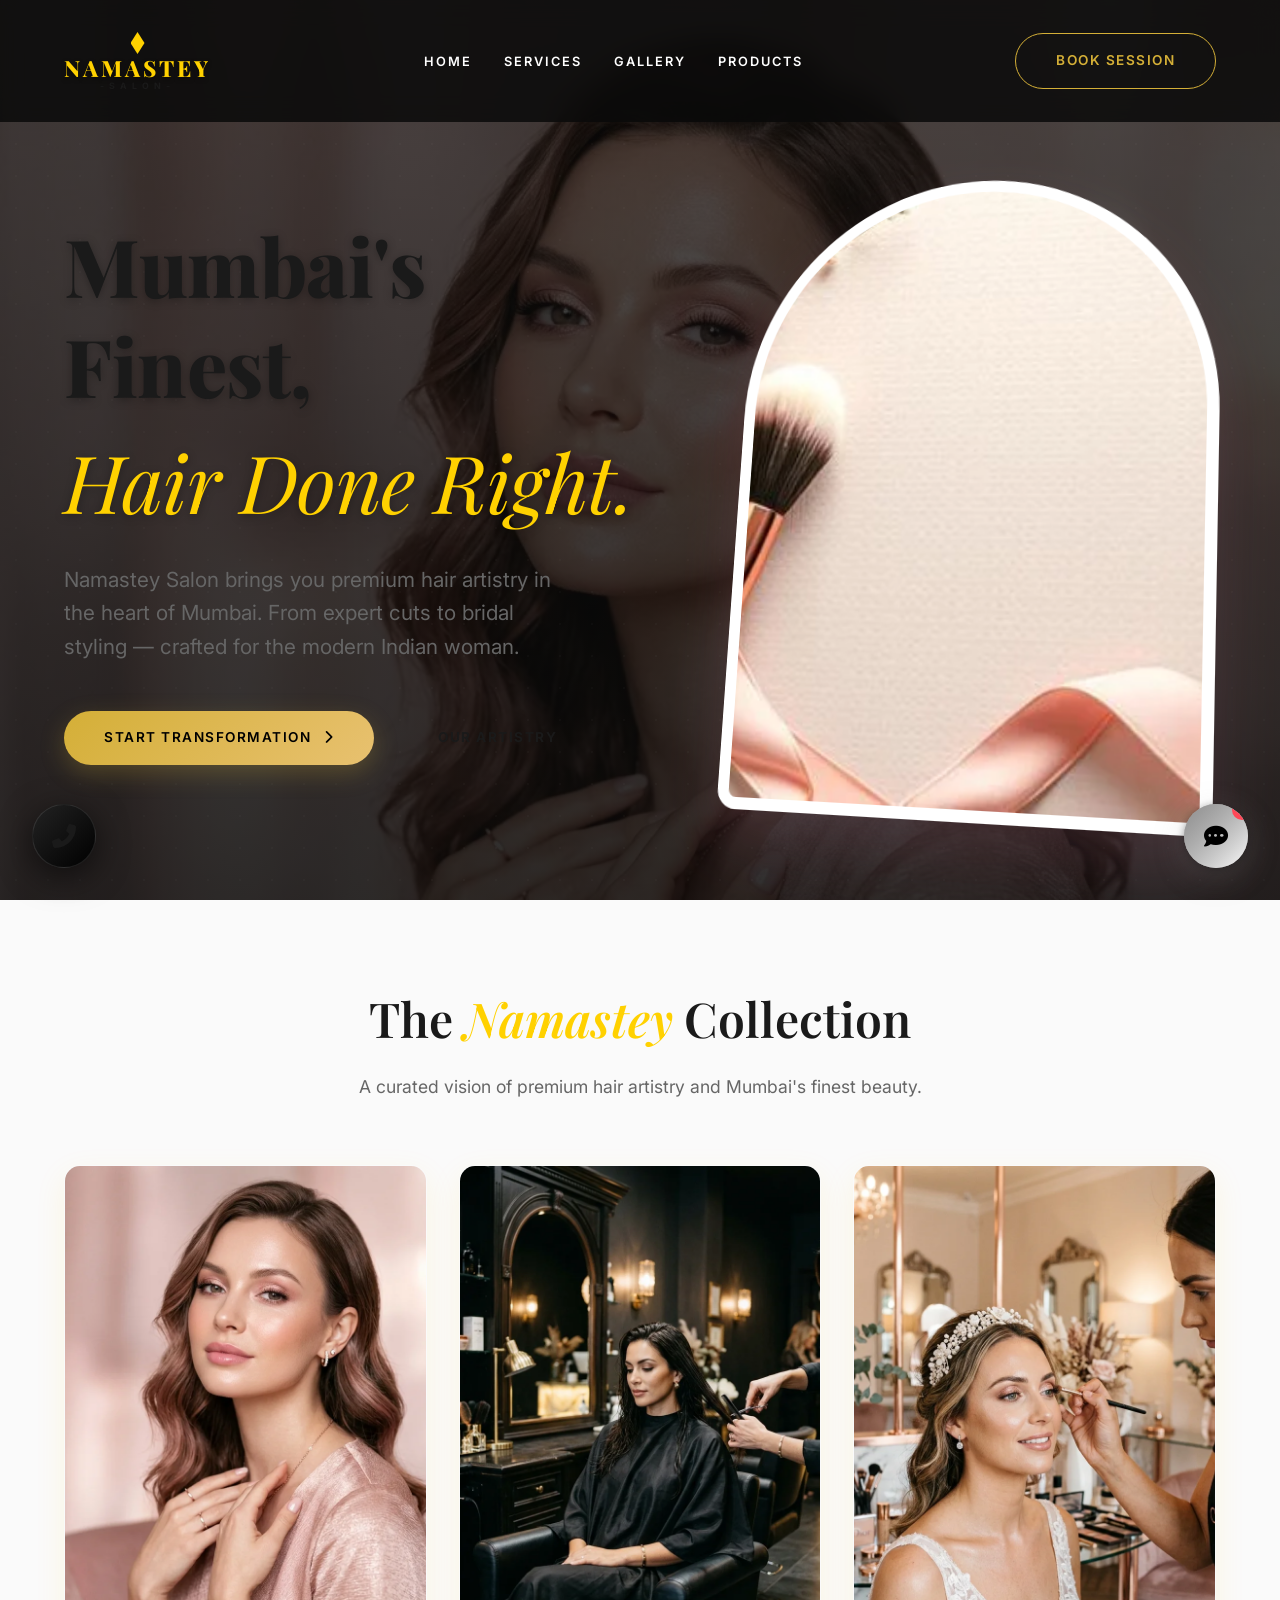
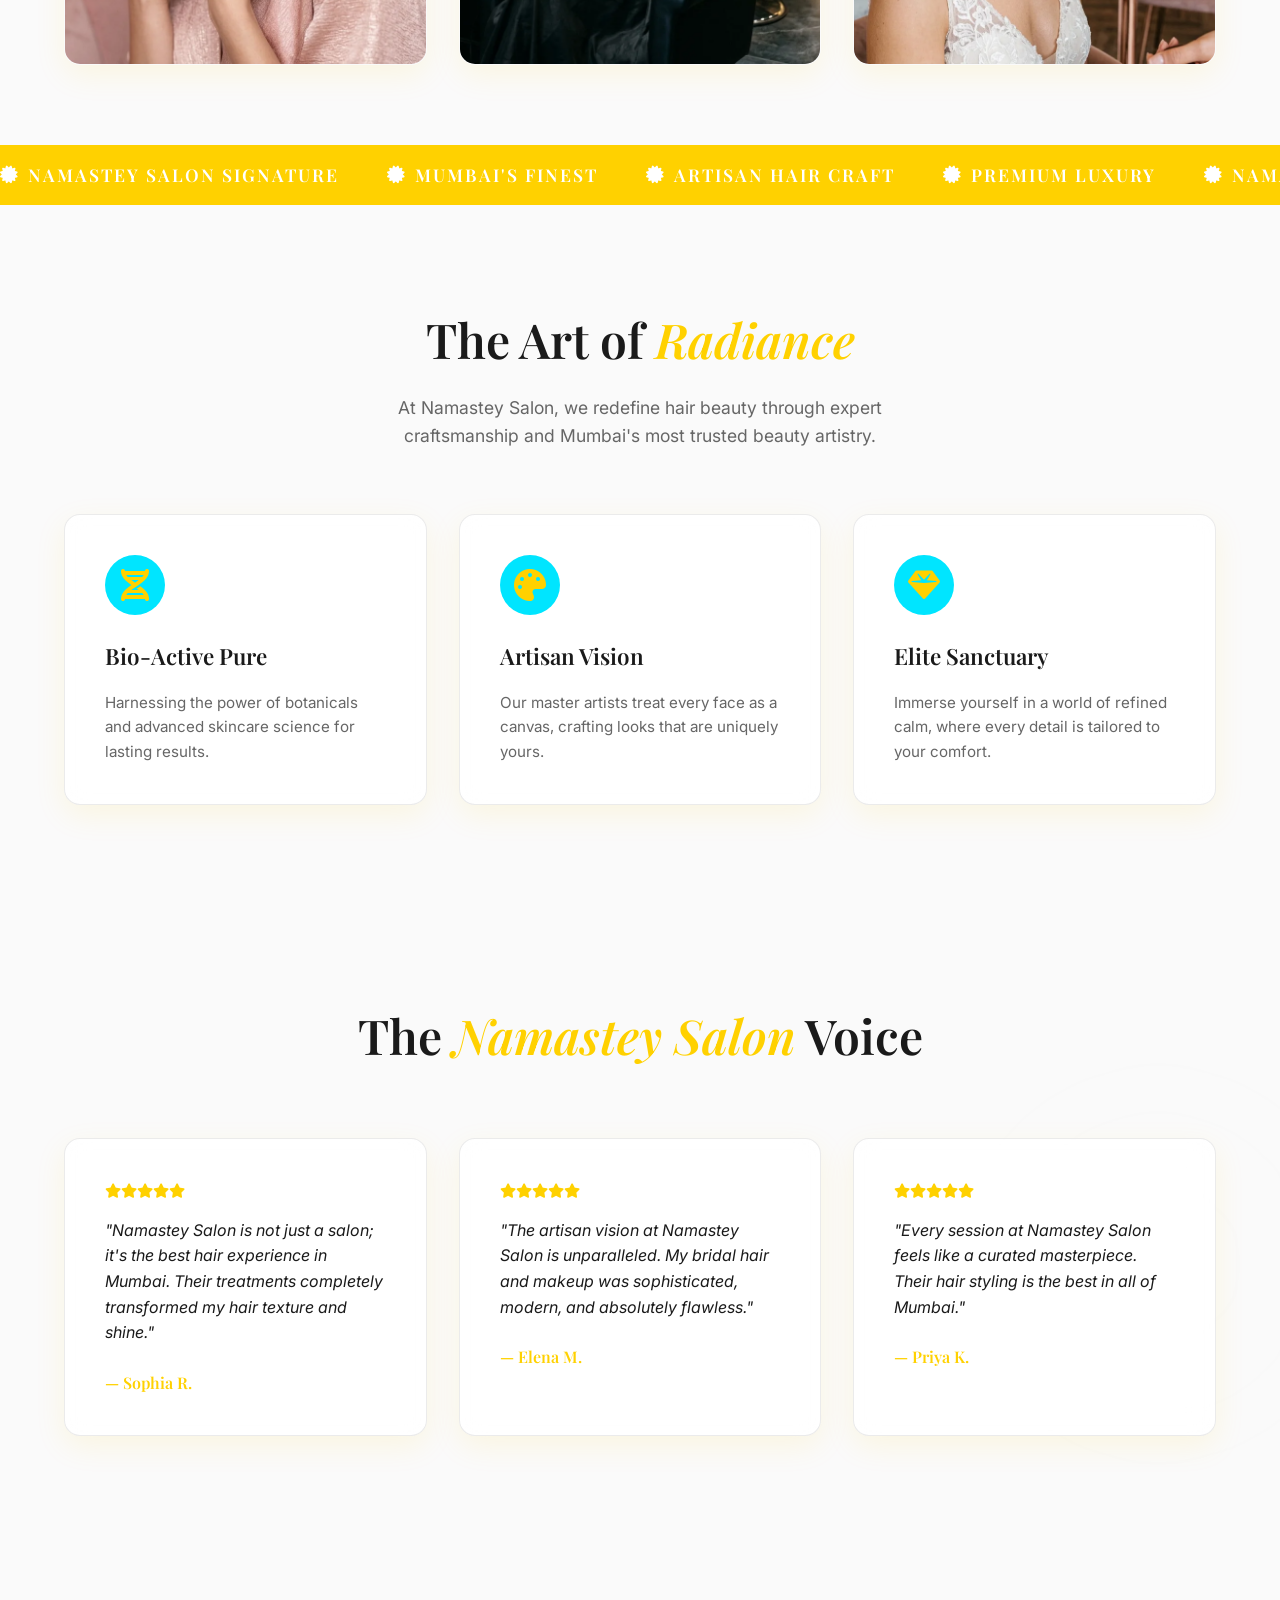
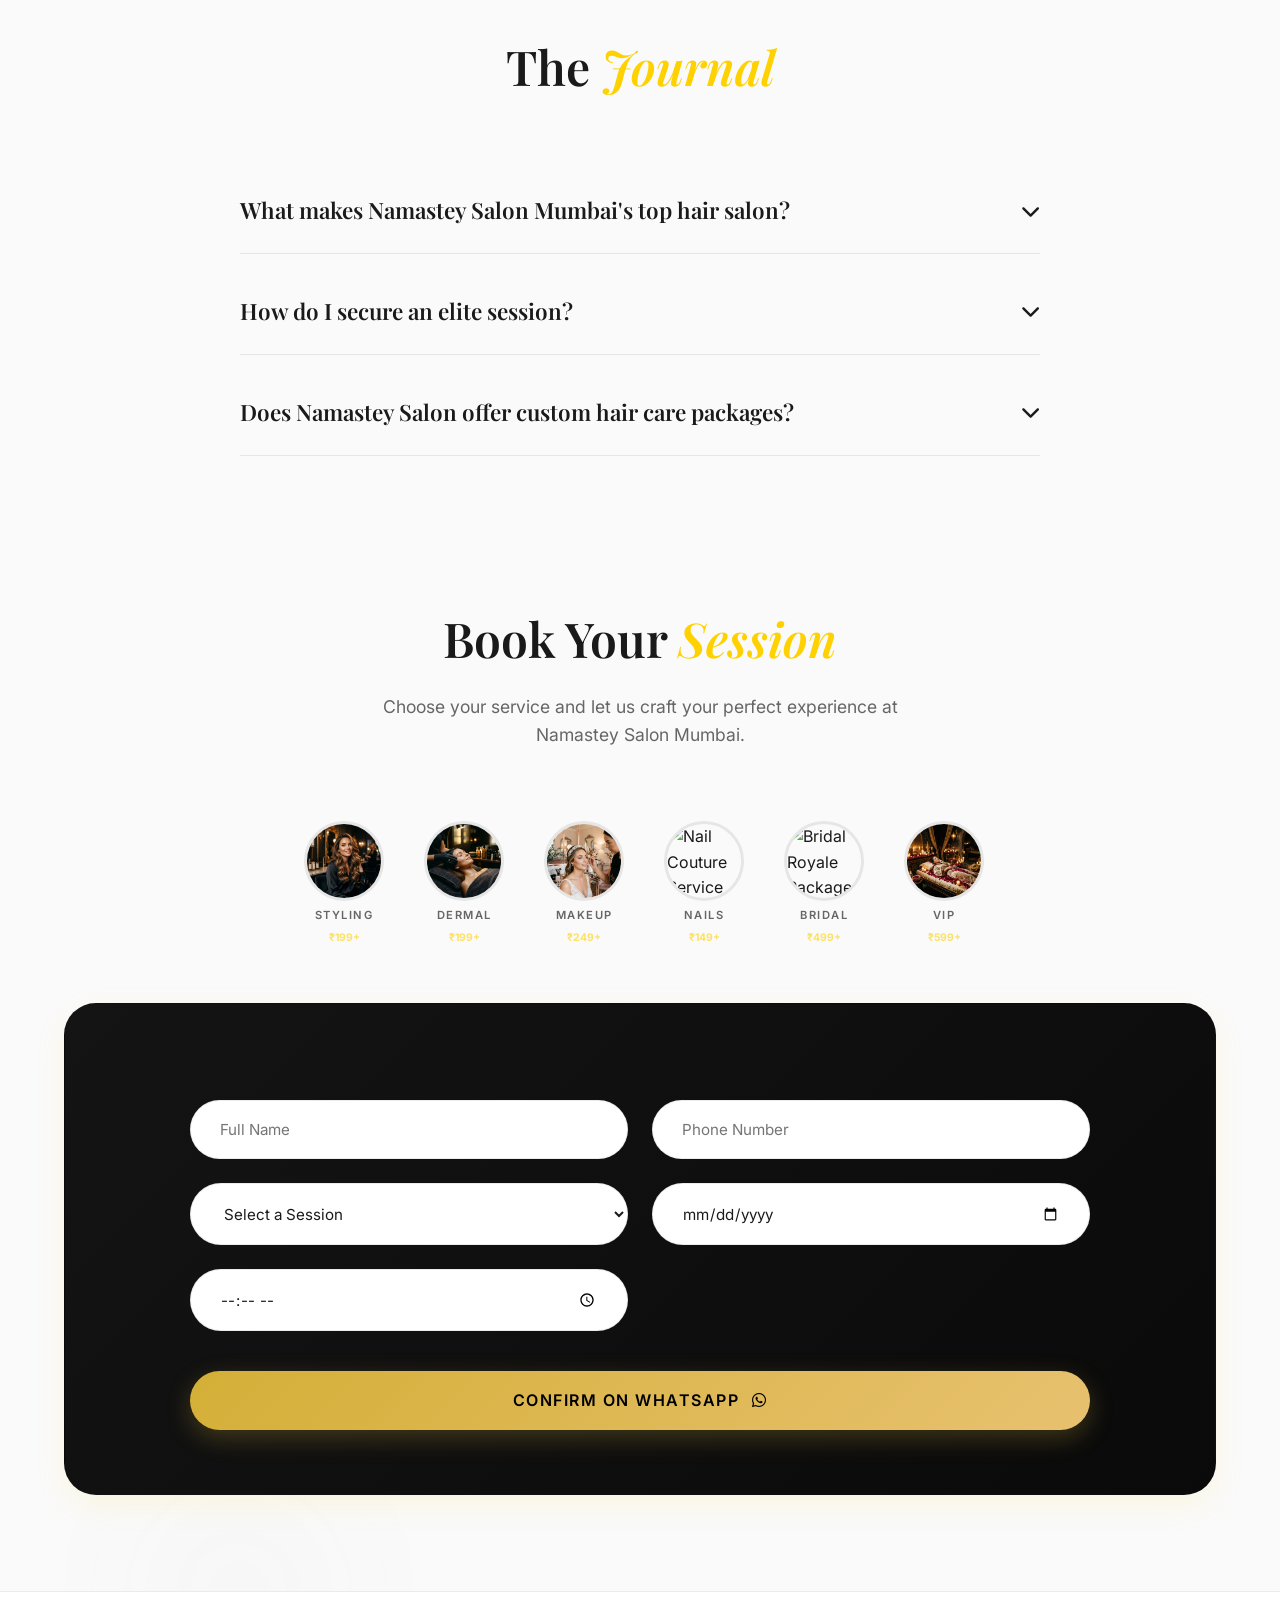
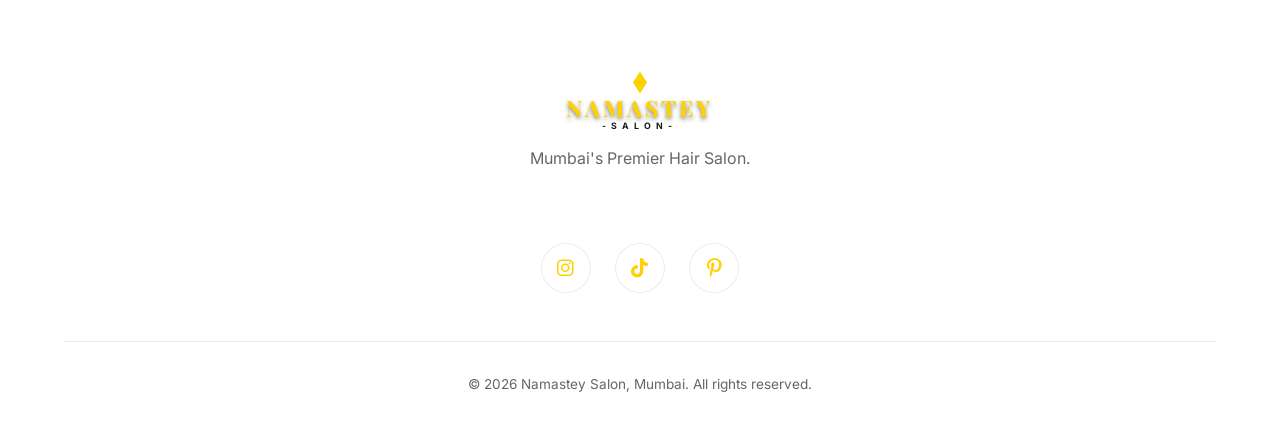
==== commit 9ed296eb: "Add files via upload" ====
--- a/index.html
+++ b/index.html
@@ -65,7 +65,7 @@
             </div>
             <div class="hero-visual-content">
                 <div class="hero-img-frame">
-                    <img src="ran.jpg" alt="Namastey Featured Style" class="hero-photo" loading="lazy">
+                    <img src="ran.webp" alt="Namastey Featured Style" class="hero-photo">
                 </div>
             </div>
         </div>
@@ -79,13 +79,13 @@
             </div>
             <div class="visual-grid">
                     <div class="visual-card reveal">
-                    <img src="assets/images/hero_beauty.png" alt="Namastey Premium Beauty" loading="lazy">
+                    <img src="assets/images/hero_beauty.webp" alt="Namastey Premium Beauty" loading="lazy">
                 </div>
                 <div class="visual-card reveal">
-                    <img src="assets/images/service_hair.png" alt="Namastey Artisan Hair" loading="lazy">
+                    <img src="assets/images/service_hair.webp" alt="Namastey Artisan Hair" loading="lazy">
                 </div>
                 <div class="visual-card reveal">
-                    <img src="assets/images/service_makeup.png" alt="Namastey Luxe Artistry" loading="lazy">
+                    <img src="assets/images/service_makeup.webp" alt="Namastey Luxe Artistry" loading="lazy">
                 </div>
             </div>
         </div>
@@ -205,7 +205,7 @@
             <div class="booking-frames-grid reveal">
                 <div class="booking-frame" data-service="structural" data-label="Structural Styling" tabindex="0" role="radio" aria-checked="false">
                     <div class="frame-photo">
-                        <img src="assets/images/booking_hair.png" alt="Hair Styling Service">
+                        <img src="assets/images/booking_hair.webp" alt="Hair Styling Service">
                         <div class="frame-check"><i class="fas fa-check"></i></div>
                     </div>
                     <span class="frame-label">Styling</span>
@@ -214,7 +214,7 @@
 
                 <div class="booking-frame" data-service="dermal" data-label="Dermal Therapy" tabindex="0" role="radio" aria-checked="false">
                     <div class="frame-photo">
-                        <img src="assets/images/booking_dermal.png" alt="Dermal Therapy Service">
+                        <img src="assets/images/booking_dermal.webp" alt="Dermal Therapy Service">
                         <div class="frame-check"><i class="fas fa-check"></i></div>
                     </div>
                     <span class="frame-label">Dermal</span>
@@ -223,7 +223,7 @@
 
                 <div class="booking-frame" data-service="artistry" data-label="Luxe Artistry" tabindex="0" role="radio" aria-checked="false">
                     <div class="frame-photo">
-                        <img src="assets/images/service_makeup.png" alt="Luxe Makeup Artistry">
+                        <img src="assets/images/service_makeup.webp" alt="Luxe Makeup Artistry">
                         <div class="frame-check"><i class="fas fa-check"></i></div>
                     </div>
                     <span class="frame-label">Makeup</span>
@@ -250,7 +250,7 @@
 
                 <div class="booking-frame" data-service="royale" data-label="Royale Immersion" tabindex="0" role="radio" aria-checked="false">
                     <div class="frame-photo">
-                        <img src="assets/images/service_royale.png" alt="VIP Royale Immersion">
+                        <img src="assets/images/service_royale.webp" alt="VIP Royale Immersion">
                         <div class="frame-check"><i class="fas fa-check"></i></div>
                     </div>
                     <span class="frame-label">VIP</span>
--- a/css/style.css
+++ b/css/style.css
@@ -45,8 +45,10 @@
 html {
     scroll-behavior: smooth;
     width: 100%;
+    max-width: 100vw;
     overflow-x: hidden;
-    overflow-x: clip;
+    margin: 0;
+    padding: 0;
     position: relative;
 }
 
@@ -56,8 +58,10 @@
     font-family: var(--font-body);
     line-height: 1.6;
     width: 100%;
+    max-width: 100vw;
     overflow-x: hidden;
-    overflow-x: clip;
+    margin: 0;
+    padding: 0;
     position: relative;
 }
 
@@ -288,8 +292,8 @@
     position: relative;
     overflow: hidden;
     padding-top: var(--space-10);
-    background-image: linear-gradient(rgba(250, 250, 250, 0.7), rgba(250, 250, 250, 0.9)), url('../assets/images/hero_beauty.png');
-    background-position: top center;
+    background-image: linear-gradient(rgba(250, 250, 250, 0.7), rgba(250, 250, 250, 0.9)), url('../assets/images/hero_beauty.webp');
+    background-position: center top;
     background-size: cover;
     background-repeat: no-repeat;
 }
@@ -384,6 +388,8 @@
     background: var(--clr-primary);
     padding: var(--space-2) 0;
     overflow: hidden;
+    white-space: nowrap;
+    width: 100%;
 }
 .marquee-content {
     display: flex;
@@ -1113,7 +1119,7 @@
     /* Hero Section Mobile */
     .hero {
         min-height: 80vh;
-        padding-top: var(--space-6);
+        padding-top: 130px;
     }
     .hero-split {
         grid-template-columns: 1fr;
@@ -1152,6 +1158,7 @@
     }
     
     /* Section Padding */
+    .navbar + .section { padding-top: 130px; }
     .section { padding: 4rem 0; }
     .section-header { margin-bottom: var(--space-6); }
     .section-header h2 { font-size: clamp(1.5rem, 6vw, 2.2rem); margin-bottom: 1rem; }
@@ -1964,7 +1971,7 @@
     color: #D4AF37;
 }
 body.dark-theme .hero {
-    background-image: linear-gradient(rgba(10, 10, 10, 0.7), rgba(10, 10, 10, 0.85)), url('../assets/images/hero_beauty.png');
+    background-image: linear-gradient(rgba(10, 10, 10, 0.7), rgba(10, 10, 10, 0.85)), url('../assets/images/hero_beauty.webp');
 }
 body.dark-theme .cta-box {
     background: linear-gradient(135deg, #141414 0%, #0A0A0A 100%);
